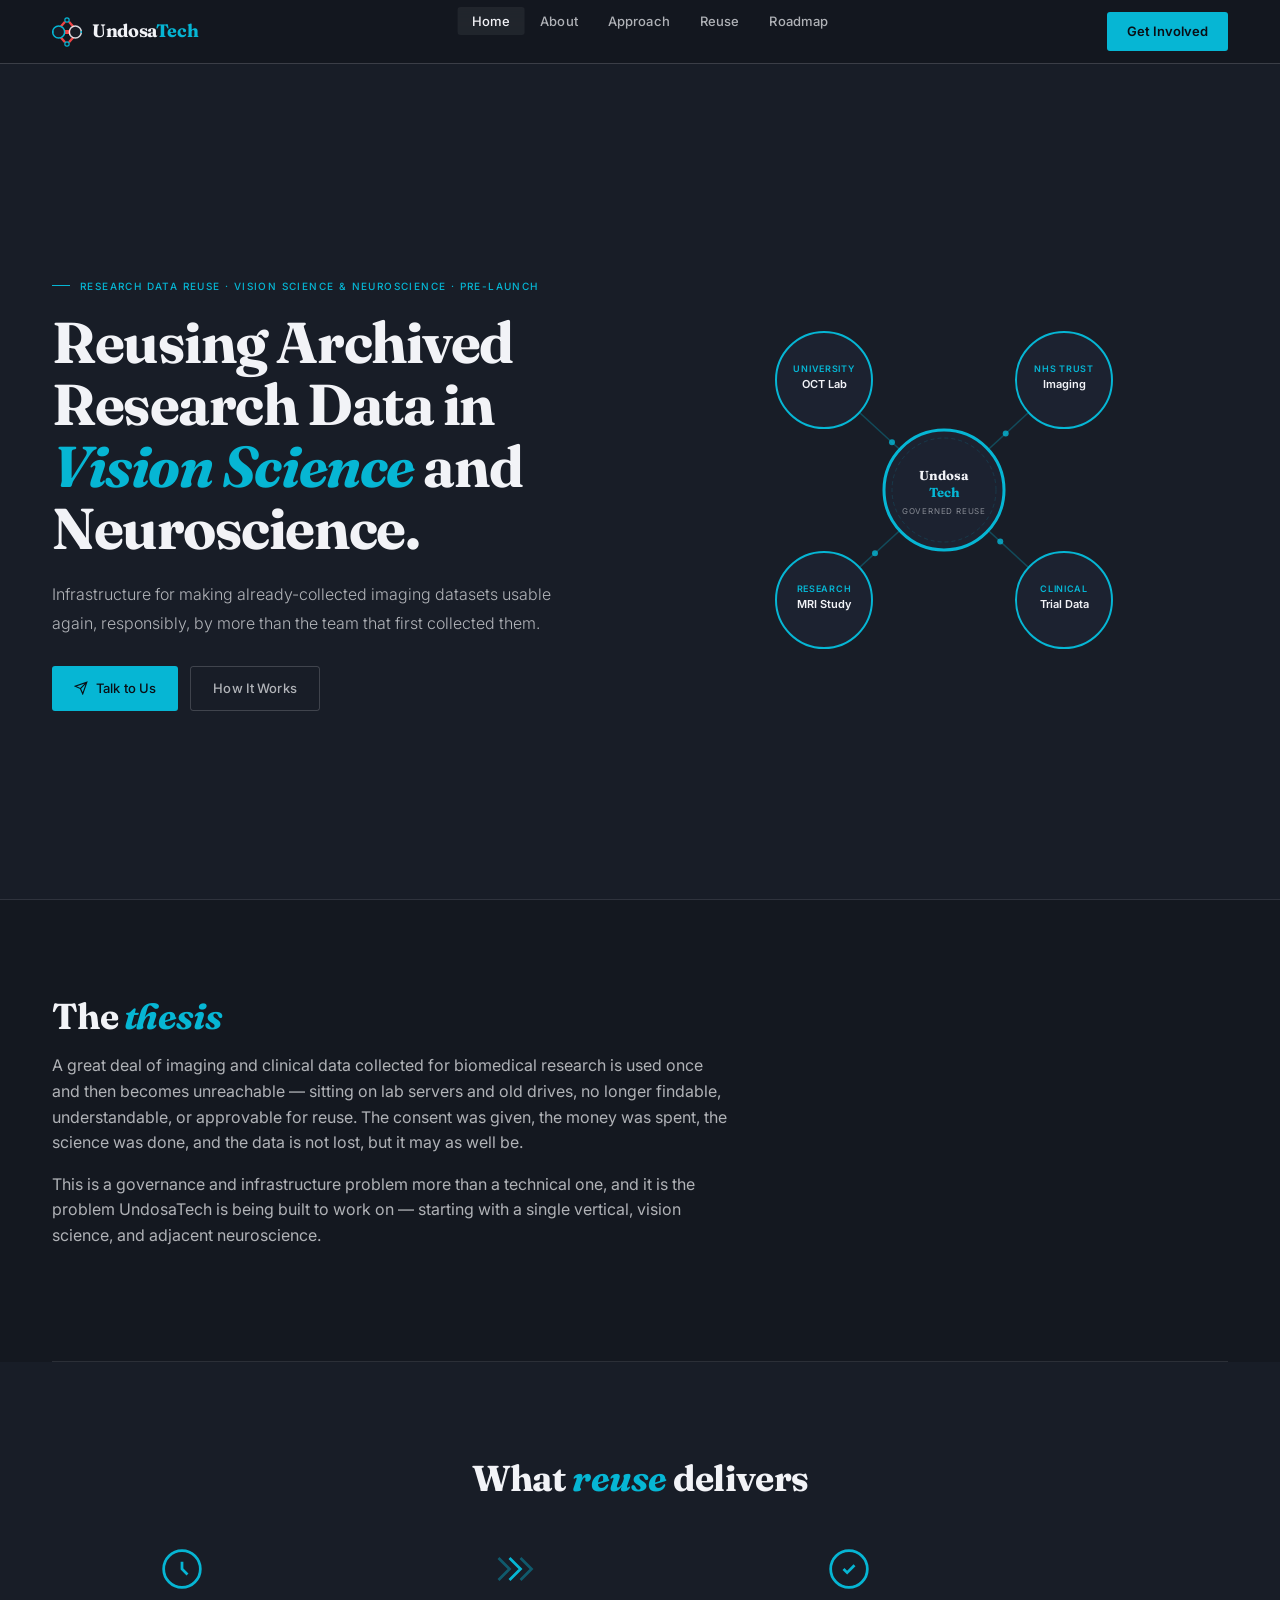
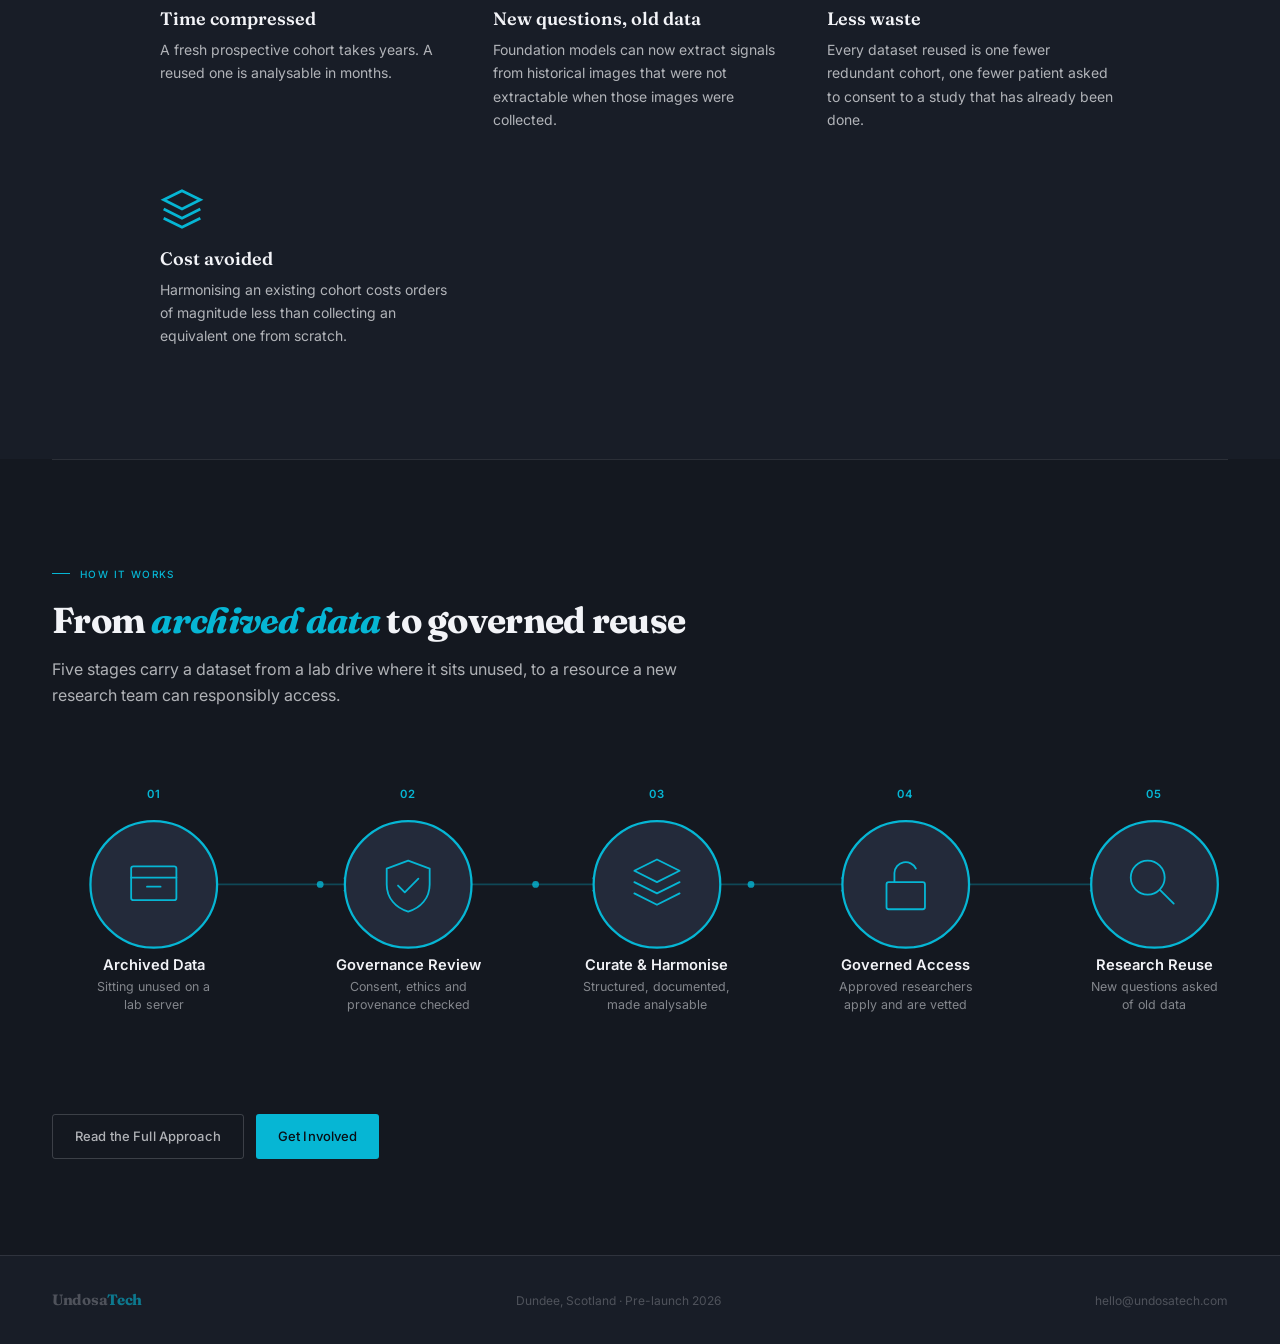
==== index.html @ 7f37fa2c "Replace cohort-card section with workflow diagram, remove status section Swap the illustrative cohor" ====
<!doctype html>
<html lang="en">
<head>
<meta charset="utf-8">
<meta name="viewport" content="width=device-width,initial-scale=1">
<title>UndosaTech — Research Data Reuse for Vision Science & Neuroscience</title>
<meta name="description" content="Infrastructure for reusing archived research data in vision science and neuroscience. Pre-launch, Dundee, Scotland.">
<link rel="icon" type="image/svg+xml" href="/favicon.svg">
<link rel="stylesheet" href="/css/style.css">
</head>
<body>

<nav>
  <a href="/" class="nav-logo">
    <svg width="30" height="30" viewBox="0 0 180 180" xmlns="http://www.w3.org/2000/svg"><rect x="72" y="78" width="36" height="24" fill="#EF4444"/><rect x="68" y="74" width="8" height="32" rx="1" fill="#EF4444"/><rect x="104" y="74" width="8" height="32" rx="1" fill="#EF4444"/><line x1="52" y1="58" x2="78" y2="28" stroke="#EF4444" stroke-width="14"/><line x1="128" y1="58" x2="102" y2="28" stroke="#EF4444" stroke-width="14"/><line x1="52" y1="122" x2="78" y2="152" stroke="#EF4444" stroke-width="14"/><line x1="128" y1="122" x2="102" y2="152" stroke="#EF4444" stroke-width="14"/><circle cx="40" cy="90" r="36" fill="#181d27" stroke="#06B6D4" stroke-width="9"/><circle cx="140" cy="90" r="36" fill="#181d27" stroke="#f2f3f7" stroke-width="9" opacity=".88"/><circle cx="90" cy="18" r="13" fill="#181d27" stroke="#06B6D4" stroke-width="7"/><circle cx="90" cy="162" r="13" fill="#181d27" stroke="#06B6D4" stroke-width="7"/><circle cx="4" cy="90" r="6" fill="#06B6D4"/><circle cx="176" cy="90" r="6" fill="#06B6D4"/></svg>
    <span class="nav-logo-name">Undosa<span>Tech</span></span>
  </a>
  <button class="nav-toggle" aria-expanded="false" aria-controls="nav-links">Menu</button>
  <ul class="nav-links" id="nav-links">
    <li><a href="/" class="active">Home</a></li>
    <li><a href="/about.html">About</a></li>
    <li><a href="/approach.html">Approach</a></li>
    <li><a href="/reuse.html">Reuse</a></li>
    <li><a href="/roadmap.html">Roadmap</a></li>
  </ul>
  <a href="/get-involved.html" class="nav-cta">Get Involved</a>
</nav>

<div class="page">

  <!-- ════ HERO ════ -->
  <section class="hero">
    <div class="hero-content">
      <div class="label">Research Data Reuse · Vision Science & Neuroscience · Pre-Launch</div>
      <h1 class="display">Reusing Archived Research Data in <em>Vision Science</em> and Neuroscience.</h1>
      <p class="lead">Infrastructure for making already-collected imaging datasets usable again, responsibly, by more than the team that first collected them.</p>
      <div style="display:flex;gap:12px;margin-top:28px;flex-wrap:wrap">
        <a href="/get-involved.html" class="btn btn-accent">
          <svg width="14" height="14" fill="none" stroke="currentColor" stroke-width="2" viewBox="0 0 24 24"><path d="M22 2L11 13M22 2L15 22l-4-9-9-4 20-7z"/></svg>
          Talk to Us
        </a>
        <a href="/approach.html" class="btn btn-ghost">How It Works</a>
      </div>
    </div>
    <div class="hero-visual">
      <!-- Node diagram: data flowing from institutions to governed reuse -->
      <svg width="420" height="380" viewBox="0 0 420 380" fill="none" xmlns="http://www.w3.org/2000/svg">
        <!-- Connection lines -->
        <line x1="90" y1="80" x2="210" y2="190" stroke="#06B6D4" stroke-width="1.5" opacity=".3"/>
        <line x1="330" y1="80" x2="210" y2="190" stroke="#06B6D4" stroke-width="1.5" opacity=".3"/>
        <line x1="90" y1="300" x2="210" y2="190" stroke="#06B6D4" stroke-width="1.5" opacity=".3"/>
        <line x1="330" y1="300" x2="210" y2="190" stroke="#06B6D4" stroke-width="1.5" opacity=".3"/>
        <!-- Animated dots on lines -->
        <circle r="3" fill="#06B6D4" opacity=".8"><animateMotion dur="3s" repeatCount="indefinite" path="M90,80 L210,190"/></circle>
        <circle r="3" fill="#06B6D4" opacity=".8"><animateMotion dur="3.5s" repeatCount="indefinite" path="M330,80 L210,190"/></circle>
        <circle r="3" fill="#06B6D4" opacity=".8"><animateMotion dur="4s" repeatCount="indefinite" path="M90,300 L210,190"/></circle>
        <circle r="3" fill="#06B6D4" opacity=".8"><animateMotion dur="3.2s" repeatCount="indefinite" path="M330,300 L210,190"/></circle>
        <!-- Institution nodes -->
        <circle cx="90" cy="80" r="48" fill="#1c2230" stroke="#06B6D4" stroke-width="2"/>
        <text x="90" y="72" text-anchor="middle" fill="#06B6D4" font-size="9" font-weight="600" letter-spacing=".08em">UNIVERSITY</text>
        <text x="90" y="88" text-anchor="middle" fill="#f2f3f7" font-size="11" font-weight="600">OCT Lab</text>
        <circle cx="330" cy="80" r="48" fill="#1c2230" stroke="#06B6D4" stroke-width="2"/>
        <text x="330" y="72" text-anchor="middle" fill="#06B6D4" font-size="9" font-weight="600" letter-spacing=".08em">NHS TRUST</text>
        <text x="330" y="88" text-anchor="middle" fill="#f2f3f7" font-size="11" font-weight="600">Imaging</text>
        <circle cx="90" cy="300" r="48" fill="#1c2230" stroke="#06B6D4" stroke-width="2"/>
        <text x="90" y="292" text-anchor="middle" fill="#06B6D4" font-size="9" font-weight="600" letter-spacing=".08em">RESEARCH</text>
        <text x="90" y="308" text-anchor="middle" fill="#f2f3f7" font-size="11" font-weight="600">MRI Study</text>
        <circle cx="330" cy="300" r="48" fill="#1c2230" stroke="#06B6D4" stroke-width="2"/>
        <text x="330" y="292" text-anchor="middle" fill="#06B6D4" font-size="9" font-weight="600" letter-spacing=".08em">CLINICAL</text>
        <text x="330" y="308" text-anchor="middle" fill="#f2f3f7" font-size="11" font-weight="600">Trial Data</text>
        <!-- Central UndosaTech node -->
        <circle cx="210" cy="190" r="60" fill="#1c2230" stroke="#06B6D4" stroke-width="3"/>
        <circle cx="210" cy="190" r="52" fill="none" stroke="rgba(6,182,212,.15)" stroke-width="1" stroke-dasharray="4 3"/>
        <text x="210" y="180" text-anchor="middle" fill="#f2f3f7" font-size="13" font-weight="700" font-family="'Fraunces',Georgia,serif">Undosa</text>
        <text x="210" y="197" text-anchor="middle" fill="#06B6D4" font-size="13" font-weight="700" font-family="'Fraunces',Georgia,serif">Tech</text>
        <text x="210" y="214" text-anchor="middle" fill="rgba(242,243,247,.5)" font-size="8" letter-spacing=".1em">GOVERNED REUSE</text>
      </svg>
    </div>
  </section>

  <!-- ════ THESIS ════ -->
  <section class="section">
    <div class="section-narrow">
      <h2>The <em>thesis</em></h2>
      <p style="color:var(--white-70)">A great deal of imaging and clinical data collected for biomedical research is used once and then becomes unreachable — sitting on lab servers and old drives, no longer findable, understandable, or approvable for reuse. The consent was given, the money was spent, the science was done, and the data is not lost, but it may as well be.</p>
      <p style="color:var(--white-70)">This is a governance and infrastructure problem more than a technical one, and it is the problem UndosaTech is being built to work on — starting with a single vertical, vision science, and adjacent neuroscience.</p>
    </div>
  </section>

  <hr class="divider">

  <!-- ════ ICON GRID ════ -->
  <section class="section alt">
    <h2 style="text-align:center">What <em>reuse</em> delivers</h2>
    <div class="icon-grid" style="max-width:960px;margin-left:auto;margin-right:auto">
      <div class="icon-item">
        <svg width="44" height="44" fill="none" stroke="currentColor" stroke-width="1.5" viewBox="0 0 24 24"><path d="M12 8v4l3 3"/><circle cx="12" cy="12" r="10"/></svg>
        <h3>Time compressed</h3>
        <p>A fresh prospective cohort takes years. A reused one is analysable in months.</p>
      </div>
      <div class="icon-item">
        <svg width="44" height="44" fill="none" stroke="currentColor" stroke-width="1.5" viewBox="0 0 24 24"><path d="M9 18l6-6-6-6"/><path d="M15 18l6-6-6-6" opacity=".4"/><path d="M3 18l6-6-6-6" opacity=".4"/></svg>
        <h3>New questions, old data</h3>
        <p>Foundation models can now extract signals from historical images that were not extractable when those images were collected.</p>
      </div>
      <div class="icon-item">
        <svg width="44" height="44" fill="none" stroke="currentColor" stroke-width="1.5" viewBox="0 0 24 24"><path d="M12 22c5.523 0 10-4.477 10-10S17.523 2 12 2 2 6.477 2 12s4.477 10 10 10z"/><path d="M9 12l2 2 4-4"/></svg>
        <h3>Less waste</h3>
        <p>Every dataset reused is one fewer redundant cohort, one fewer patient asked to consent to a study that has already been done.</p>
      </div>
      <div class="icon-item">
        <svg width="44" height="44" fill="none" stroke="currentColor" stroke-width="1.5" viewBox="0 0 24 24"><path d="M12 2L2 7l10 5 10-5-10-5z"/><path d="M2 17l10 5 10-5"/><path d="M2 12l10 5 10-5"/></svg>
        <h3>Cost avoided</h3>
        <p>Harmonising an existing cohort costs orders of magnitude less than collecting an equivalent one from scratch.</p>
      </div>
    </div>
  </section>

  <hr class="divider">

  <!-- ════ WORKFLOW DIAGRAM ════ -->
  <section class="section">
    <div class="section-narrow">
      <div class="label">How It Works</div>
      <h2>From <em>archived data</em> to governed reuse</h2>
      <p style="color:var(--white-70)">Five stages carry a dataset from a lab drive where it sits unused, to a resource a new research team can responsibly access.</p>
    </div>
    <div class="diagram-wrapper">
      <svg viewBox="0 0 1040 260" fill="none" xmlns="http://www.w3.org/2000/svg">
        <!-- Connecting lines -->
        <line x1="146" y1="110" x2="264" y2="110" stroke="#06B6D4" stroke-width="1.5" opacity=".3"/>
        <line x1="366" y1="110" x2="484" y2="110" stroke="#06B6D4" stroke-width="1.5" opacity=".3"/>
        <line x1="586" y1="110" x2="704" y2="110" stroke="#06B6D4" stroke-width="1.5" opacity=".3"/>
        <line x1="806" y1="110" x2="924" y2="110" stroke="#06B6D4" stroke-width="1.5" opacity=".3"/>
        <!-- Arrowheads -->
        <path d="M258,104 L266,110 L258,116" stroke="#06B6D4" stroke-width="1.5" opacity=".6"/>
        <path d="M478,104 L486,110 L478,116" stroke="#06B6D4" stroke-width="1.5" opacity=".6"/>
        <path d="M698,104 L706,110 L698,116" stroke="#06B6D4" stroke-width="1.5" opacity=".6"/>
        <path d="M918,104 L926,110 L918,116" stroke="#06B6D4" stroke-width="1.5" opacity=".6"/>
        <!-- Animated flow dots -->
        <circle r="3" fill="#06B6D4" opacity=".8"><animateMotion dur="2.2s" repeatCount="indefinite" path="M146,110 L264,110"/></circle>
        <circle r="3" fill="#06B6D4" opacity=".8"><animateMotion dur="2.2s" begin="0.55s" repeatCount="indefinite" path="M366,110 L484,110"/></circle>
        <circle r="3" fill="#06B6D4" opacity=".8"><animateMotion dur="2.2s" begin="1.1s" repeatCount="indefinite" path="M586,110 L704,110"/></circle>
        <circle r="3" fill="#06B6D4" opacity=".8"><animateMotion dur="2.2s" begin="1.65s" repeatCount="indefinite" path="M806,110 L924,110"/></circle>

        <!-- Step 1: Archived Data -->
        <g>
          <text x="90" y="34" text-anchor="middle" fill="#06B6D4" font-size="10" font-weight="600" letter-spacing=".1em">01</text>
          <circle cx="90" cy="110" r="56" fill="#232a3a" stroke="#06B6D4" stroke-width="2"/>
          <g stroke="#06B6D4" stroke-width="1.6" fill="none" stroke-linecap="round" stroke-linejoin="round">
            <rect x="70" y="94" width="40" height="30" rx="2"/>
            <path d="M70 104h40"/>
            <path d="M84 112h12"/>
          </g>
          <text x="90" y="186" text-anchor="middle" fill="#f2f3f7" font-size="13" font-weight="600">Archived Data</text>
          <text x="90" y="204" text-anchor="middle" fill="rgba(242,243,247,.5)" font-size="11">Sitting unused on a</text>
          <text x="90" y="220" text-anchor="middle" fill="rgba(242,243,247,.5)" font-size="11">lab server</text>
        </g>

        <!-- Step 2: Governance Review -->
        <g>
          <text x="315" y="34" text-anchor="middle" fill="#06B6D4" font-size="10" font-weight="600" letter-spacing=".1em">02</text>
          <circle cx="315" cy="110" r="56" fill="#232a3a" stroke="#06B6D4" stroke-width="2"/>
          <g stroke="#06B6D4" stroke-width="1.6" fill="none" stroke-linecap="round" stroke-linejoin="round">
            <path d="M315 89l19 7v14c0 12-8 21-19 24-11-3-19-12-19-24V96l19-7z"/>
            <path d="M306 111l6 6 12-12"/>
          </g>
          <text x="315" y="186" text-anchor="middle" fill="#f2f3f7" font-size="13" font-weight="600">Governance Review</text>
          <text x="315" y="204" text-anchor="middle" fill="rgba(242,243,247,.5)" font-size="11">Consent, ethics and</text>
          <text x="315" y="220" text-anchor="middle" fill="rgba(242,243,247,.5)" font-size="11">provenance checked</text>
        </g>

        <!-- Step 3: Curate & Harmonise -->
        <g>
          <text x="535" y="34" text-anchor="middle" fill="#06B6D4" font-size="10" font-weight="600" letter-spacing=".1em">03</text>
          <circle cx="535" cy="110" r="56" fill="#232a3a" stroke="#06B6D4" stroke-width="2"/>
          <g stroke="#06B6D4" stroke-width="1.6" fill="none" stroke-linecap="round" stroke-linejoin="round">
            <path d="M535 88l20 10-20 10-20-10 20-10z"/>
            <path d="M515 108l20 10 20-10"/>
            <path d="M515 118l20 10 20-10"/>
          </g>
          <text x="535" y="186" text-anchor="middle" fill="#f2f3f7" font-size="13" font-weight="600">Curate & Harmonise</text>
          <text x="535" y="204" text-anchor="middle" fill="rgba(242,243,247,.5)" font-size="11">Structured, documented,</text>
          <text x="535" y="220" text-anchor="middle" fill="rgba(242,243,247,.5)" font-size="11">made analysable</text>
        </g>

        <!-- Step 4: Governed Access -->
        <g>
          <text x="755" y="34" text-anchor="middle" fill="#06B6D4" font-size="10" font-weight="600" letter-spacing=".1em">04</text>
          <circle cx="755" cy="110" r="56" fill="#232a3a" stroke="#06B6D4" stroke-width="2"/>
          <g stroke="#06B6D4" stroke-width="1.6" fill="none" stroke-linecap="round" stroke-linejoin="round">
            <rect x="738" y="108" width="34" height="24" rx="2"/>
            <path d="M745 108v-8a10 10 0 0 1 19-4"/>
          </g>
          <text x="755" y="186" text-anchor="middle" fill="#f2f3f7" font-size="13" font-weight="600">Governed Access</text>
          <text x="755" y="204" text-anchor="middle" fill="rgba(242,243,247,.5)" font-size="11">Approved researchers</text>
          <text x="755" y="220" text-anchor="middle" fill="rgba(242,243,247,.5)" font-size="11">apply and are vetted</text>
        </g>

        <!-- Step 5: Research Reuse -->
        <g>
          <text x="975" y="34" text-anchor="middle" fill="#06B6D4" font-size="10" font-weight="600" letter-spacing=".1em">05</text>
          <circle cx="975" cy="110" r="56" fill="#232a3a" stroke="#06B6D4" stroke-width="2"/>
          <g stroke="#06B6D4" stroke-width="1.6" fill="none" stroke-linecap="round" stroke-linejoin="round">
            <circle cx="969" cy="104" r="15"/>
            <path d="M980 115l12 12"/>
          </g>
          <text x="975" y="186" text-anchor="middle" fill="#f2f3f7" font-size="13" font-weight="600">Research Reuse</text>
          <text x="975" y="204" text-anchor="middle" fill="rgba(242,243,247,.5)" font-size="11">New questions asked</text>
          <text x="975" y="220" text-anchor="middle" fill="rgba(242,243,247,.5)" font-size="11">of old data</text>
        </g>
      </svg>
    </div>
    <div style="margin-top:40px;display:flex;gap:12px;flex-wrap:wrap">
      <a href="/approach.html" class="btn btn-ghost">Read the Full Approach</a>
      <a href="/get-involved.html" class="btn btn-accent">Get Involved</a>
    </div>
  </section>

</div>

<footer>
  <a href="/" class="footer-logo"><span class="footer-logo-name">Undosa<span>Tech</span></span></a>
  <span class="footer-copy">Dundee, Scotland · Pre-launch 2026</span>
  <a href="mailto:hello@undosatech.com" class="footer-email">hello@undosatech.com</a>
</footer>

<script>
const btn=document.querySelector('.nav-toggle'),links=document.getElementById('nav-links');
btn?.addEventListener('click',()=>{const o=links.classList.toggle('open');btn.setAttribute('aria-expanded',o?'true':'false')});
</script>
</body>
</html>
---- css/style.css ----
@import url('https://fonts.googleapis.com/css2?family=Fraunces:ital,wght@0,400;0,600;0,700;1,400;1,600;1,700&family=Inter:wght@300;400;500;600&display=swap');

*,*::before,*::after{box-sizing:border-box;margin:0;padding:0}

:root{
  --bg:#141820;--bg-2:#181d27;--bg-3:#1c2230;
  --surface:#202736;--card:#232a3a;
  --white:#f2f3f7;
  --white-90:rgba(242,243,247,.90);--white-70:rgba(242,243,247,.70);
  --white-50:rgba(242,243,247,.50);--white-25:rgba(242,243,247,.25);
  --white-12:rgba(242,243,247,.12);--white-06:rgba(242,243,247,.06);
  --accent:#06B6D4;--accent-2:#0891B2;
  --accent-dim:rgba(6,182,212,.10);--accent-mid:rgba(6,182,212,.18);
  --red:#EF4444;
  --rule:rgba(242,243,247,.10);--rule-mid:rgba(242,243,247,.18);
  --font-serif:'Fraunces',Georgia,serif;
  --font-sans:'Inter',system-ui,sans-serif;
  --radius:3px;
}

html{scroll-behavior:smooth}
body{background:var(--bg);color:var(--white);font-family:var(--font-sans);font-size:16px;line-height:1.6;-webkit-font-smoothing:antialiased;overflow-x:hidden}
::selection{background:var(--accent);color:var(--bg)}
img,svg{display:block;max-width:100%}
a{color:var(--accent);text-decoration:none;transition:color .15s}
a:hover{color:#22d3ee}

/* ── NAV ── */
nav{position:fixed;top:0;left:0;right:0;z-index:100;display:flex;align-items:center;justify-content:space-between;padding:0 52px;height:64px;background:rgba(20,24,32,.95);backdrop-filter:blur(16px);border-bottom:1px solid var(--rule-mid)}
.nav-logo{display:flex;align-items:center;gap:10px;text-decoration:none;flex-shrink:0}
.nav-logo-name{font-family:var(--font-serif);font-size:18px;font-weight:700;letter-spacing:-.02em;color:var(--white)}
.nav-logo-name span{color:var(--accent)}
.nav-links{display:flex;list-style:none;gap:2px;position:absolute;left:50%;transform:translateX(-50%)}
.nav-links a{color:var(--white-70);font-size:13px;font-weight:500;text-decoration:none;padding:6px 14px;border-radius:var(--radius);letter-spacing:.01em;transition:color .15s,background .15s}
.nav-links a:hover,.nav-links a.active{color:var(--white);background:var(--white-06)}
.nav-cta{display:inline-flex;align-items:center;gap:7px;background:var(--accent);color:#0a0e15;font-size:13px;font-weight:600;padding:9px 20px;border-radius:var(--radius);text-decoration:none;transition:background .15s,transform .1s;flex-shrink:0}
.nav-cta:hover{background:#22d3ee;color:#0a0e15;transform:translateY(-1px)}
.nav-toggle{display:none;background:none;border:1px solid var(--rule-mid);padding:6px 14px;font-size:12px;font-weight:500;color:var(--white-70);cursor:pointer;border-radius:var(--radius)}

/* ── PAGE ── */
.page{padding-top:64px}

/* ── HERO ── */
.hero{display:grid;grid-template-columns:1fr 1fr;gap:40px;align-items:center;padding:96px 52px 80px;background:var(--bg-2);border-bottom:1px solid var(--rule);min-height:calc(100vh - 64px);position:relative;overflow:hidden}
.hero-content{max-width:600px}
.hero-visual{display:flex;align-items:center;justify-content:center}

/* ── PAGE HERO (inner pages) ── */
.page-hero{padding:96px 52px 72px;background:var(--bg-2);border-bottom:1px solid var(--rule);position:relative;overflow:hidden}
.page-hero h1{font-family:var(--font-serif);font-size:clamp(36px,5vw,60px);font-weight:700;line-height:1.08;letter-spacing:-.025em;color:var(--white);max-width:720px;margin-bottom:20px}
.page-hero h1 em{font-style:italic;color:var(--accent)}
.page-hero-sub{font-size:16px;font-weight:300;color:var(--white-70);max-width:500px;line-height:1.8}

/* ── LABEL ── */
.label{display:inline-flex;align-items:center;gap:10px;font-size:10px;font-weight:500;letter-spacing:.14em;text-transform:uppercase;color:var(--accent);margin-bottom:18px}
.label::before{content:'';width:18px;height:1px;background:var(--accent)}

/* ── TYPOGRAPHY ── */
.display{font-family:var(--font-serif);font-size:clamp(36px,4.5vw,60px);font-weight:700;line-height:1.08;letter-spacing:-.025em;color:var(--white);margin-bottom:20px}
.display em{font-style:italic;color:var(--accent)}
.lead{font-size:16px;font-weight:300;color:var(--white-70);max-width:520px;line-height:1.8}
h2{font-family:var(--font-serif);font-size:clamp(24px,3vw,36px);font-weight:700;line-height:1.15;letter-spacing:-.02em;color:var(--white);margin-bottom:16px}
h2 em{font-style:italic;color:var(--accent)}
h3{font-family:var(--font-serif);font-size:20px;font-weight:600;line-height:1.3;color:var(--white);margin-bottom:8px}
p{margin-bottom:16px}
ul,ol{padding-left:1.25em;margin-bottom:16px}
li{margin-bottom:6px;color:var(--white-70)}
li strong{color:var(--white)}

/* ── SECTIONS ── */
.section{padding:96px 52px}
.section.alt{background:var(--bg-2)}
.section.dark{background:var(--bg-3)}
.section-narrow{max-width:680px}
.section-wide{max-width:1080px}
hr.divider{border:none;border-top:1px solid var(--rule);margin:0 52px}

/* ── BUTTONS ── */
.btn{display:inline-flex;align-items:center;gap:8px;font-family:var(--font-sans);font-size:13px;font-weight:500;padding:11px 22px;border-radius:var(--radius);text-decoration:none;cursor:pointer;border:none;letter-spacing:.01em;transition:all .15s}
.btn-accent{background:var(--accent);color:#0a0e15}
.btn-accent:hover{background:#22d3ee;color:#0a0e15;transform:translateY(-1px)}
.btn-ghost{background:transparent;color:var(--white-70);border:1px solid var(--rule-mid)}
.btn-ghost:hover{color:var(--white);border-color:var(--white-50);transform:translateY(-1px)}

/* ── CARDS ── */
.card{background:var(--card);border:1px solid var(--rule);border-radius:var(--radius);padding:32px}
.card-accent{background:var(--accent-dim);border:1px solid rgba(6,182,212,.25);border-radius:var(--radius);padding:32px}

/* ── ICON GRID (IDHea style) ── */
.icon-grid{display:grid;grid-template-columns:repeat(auto-fit,minmax(220px,1fr));gap:40px;margin-top:48px}
.icon-item{text-align:left}
.icon-item svg{margin-bottom:16px;color:var(--accent)}
.icon-item h3{font-size:18px;margin-bottom:8px}
.icon-item p{font-size:14px;color:var(--white-70);line-height:1.65}

/* ── FEATURE GRID (two-col) ── */
.feat-grid{display:grid;grid-template-columns:1fr 1fr;gap:48px;align-items:center;margin-top:40px}
.feat-grid.reverse{direction:rtl}
.feat-grid.reverse>*{direction:ltr}
.feat-text h3{margin-bottom:12px}
.feat-text p{color:var(--white-70);font-size:15px;line-height:1.7}
.feat-visual{display:flex;align-items:center;justify-content:center}

/* ── STATUS PANEL ── */
.status{background:var(--accent-dim);border:1px solid rgba(6,182,212,.25);border-radius:var(--radius);padding:28px 32px;margin-top:40px}
.status h3{color:var(--accent);font-size:16px;margin-bottom:8px}
.status p{color:var(--white-70);font-size:14px;margin:0;line-height:1.7}

/* ── COHORT CARD (signature element) ── */
.cohort-card{background:var(--card);border:1px solid var(--rule);border-radius:var(--radius);padding:28px 28px 24px;max-width:460px;position:relative}
.cohort-corner{position:absolute;top:0;right:0;padding:6px 12px;font-size:10px;font-weight:500;letter-spacing:.1em;text-transform:uppercase;color:var(--accent);border-left:1px solid var(--rule);border-bottom:1px solid var(--rule);background:var(--accent-dim);border-radius:0 var(--radius) 0 var(--radius)}
.cohort-label{font-size:10px;font-weight:500;letter-spacing:.12em;text-transform:uppercase;color:var(--white-50);margin-bottom:10px}
.cohort-card h3{font-family:var(--font-serif);font-size:20px;font-weight:600;margin-bottom:10px}
.cohort-card>p{color:var(--white-70);font-size:14px;line-height:1.65;margin-bottom:16px}
.cohort-meta{display:flex;gap:24px;padding-top:14px;border-top:1px solid var(--rule);flex-wrap:wrap}
.cohort-meta>div{font-size:11px;letter-spacing:.04em;color:var(--white-50)}
.cohort-meta span{color:var(--white)}
.cohort-note{font-style:italic;font-size:13px;color:var(--white-50);margin-top:14px;padding-top:12px;border-top:1px dashed var(--rule)}

/* ── WORKFLOW DIAGRAM ── */
.diagram-wrapper{display:flex;align-items:center;justify-content:center;padding:20px 0;margin-top:32px;overflow-x:auto}
.diagram-wrapper svg{max-width:100%;height:auto}
@media(max-width:900px){
  .diagram-wrapper{justify-content:flex-start}
  .diagram-wrapper svg{max-width:none;width:760px;flex-shrink:0}
}

/* ── TIMELINE ── */
.timeline{margin-top:40px}
.tl-phase{display:grid;grid-template-columns:160px 1fr;gap:40px;padding:32px 0;border-bottom:1px solid var(--rule)}
.tl-phase:last-child{border-bottom:none}
.tl-label{font-size:10px;font-weight:500;letter-spacing:.12em;text-transform:uppercase;color:var(--accent)}
.tl-label strong{display:block;font-family:var(--font-serif);font-weight:600;color:var(--white);font-size:16px;text-transform:none;letter-spacing:0;margin-top:4px}
.tl-body h3{font-size:18px;margin-bottom:8px}
.tl-body p{color:var(--white-70);font-size:15px;line-height:1.7}
.tl-body ul{margin-top:8px}
.tl-body li{font-size:14px}

/* ── CONTACT BLOCK ── */
.contact-block{background:var(--card);border:1px solid var(--rule);border-radius:var(--radius);padding:28px 32px;margin-bottom:20px}
.contact-block .label{margin-bottom:10px}
.contact-block h3{margin-bottom:10px}
.contact-block p{color:var(--white-70);font-size:15px;line-height:1.7;margin:0}
.email-link{display:inline-block;margin-top:20px;font-size:15px;font-weight:500;color:var(--accent);padding:10px 20px;border:1px solid rgba(6,182,212,.3);border-radius:var(--radius);background:var(--accent-dim);transition:all .15s}
.email-link:hover{background:rgba(6,182,212,.18);border-color:var(--accent);color:#22d3ee}

/* ── SOURCES ── */
.sources{margin-top:40px;padding-top:24px;border-top:1px solid var(--rule)}
.sources h3{font-size:14px;color:var(--white-50);margin-bottom:12px;text-transform:uppercase;letter-spacing:.1em}
.sources ul{list-style:none;padding:0}
.sources li{font-size:13px;color:var(--white-50);margin-bottom:8px;padding-left:16px;position:relative}
.sources li::before{content:'↗';position:absolute;left:0;color:var(--accent);font-size:11px}

/* ── FOOTER ── */
footer{padding:32px 52px;background:var(--bg-2);border-top:1px solid var(--rule);display:flex;align-items:center;justify-content:space-between;flex-wrap:wrap;gap:14px}
.footer-logo{display:flex;align-items:center;gap:8px;text-decoration:none}
.footer-logo-name{font-family:var(--font-serif);font-size:15px;font-weight:700;letter-spacing:-.02em;color:var(--white-25)}
.footer-logo-name span{color:var(--accent);opacity:.6}
.footer-copy{font-size:12px;color:var(--white-25)}
.footer-email{font-size:12px;color:var(--white-25);text-decoration:none}
.footer-email:hover{color:var(--accent)}

/* ── RESPONSIVE ── */
@media(max-width:900px){
  .hero{grid-template-columns:1fr;min-height:auto}
  .hero-visual{display:none}
  .feat-grid,.feat-grid.reverse{grid-template-columns:1fr}
  .icon-grid{grid-template-columns:1fr 1fr}
}
@media(max-width:768px){
  nav{padding:0 20px}
  .nav-links{display:none;position:absolute;top:64px;left:0;right:0;flex-direction:column;background:rgba(20,24,32,.98);border-bottom:1px solid var(--rule-mid);padding:12px 20px;gap:0}
  .nav-links.open{display:flex}
  .nav-links a{padding:12px 0;border-bottom:1px solid var(--rule)}
  .nav-toggle{display:block}
  .section{padding:64px 20px}
  .page-hero{padding:64px 20px 48px}
  .hero{padding:64px 20px}
  hr.divider{margin:0 20px}
  footer{padding:28px 20px}
  .tl-phase{grid-template-columns:1fr;gap:8px}
  .icon-grid{grid-template-columns:1fr}
  .feat-grid .feat-visual{display:none}
}

::-webkit-scrollbar{width:3px}
::-webkit-scrollbar-track{background:var(--bg)}
::-webkit-scrollbar-thumb{background:var(--rule-mid)}
:focus-visible{outline:2px solid var(--accent);outline-offset:3px}
@media(prefers-reduced-motion:reduce){*{transition:none!important;animation:none!important}}
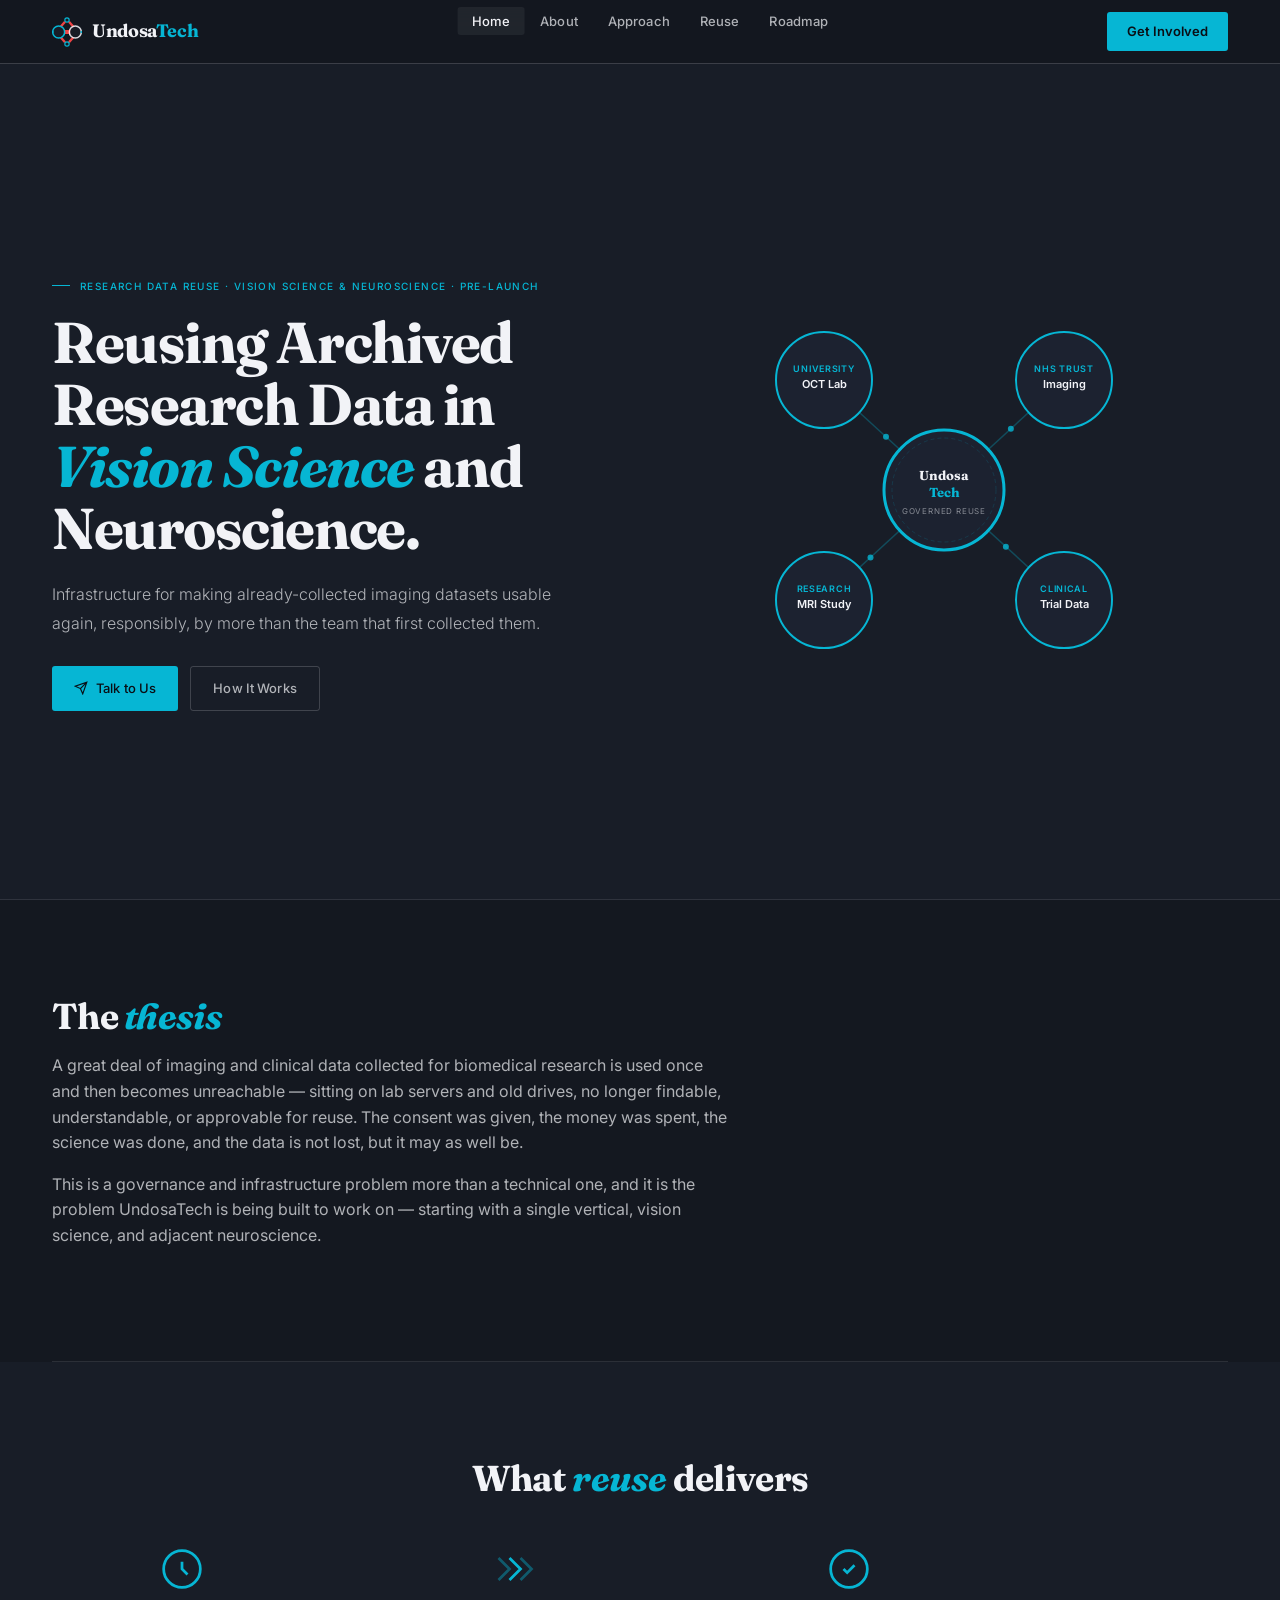
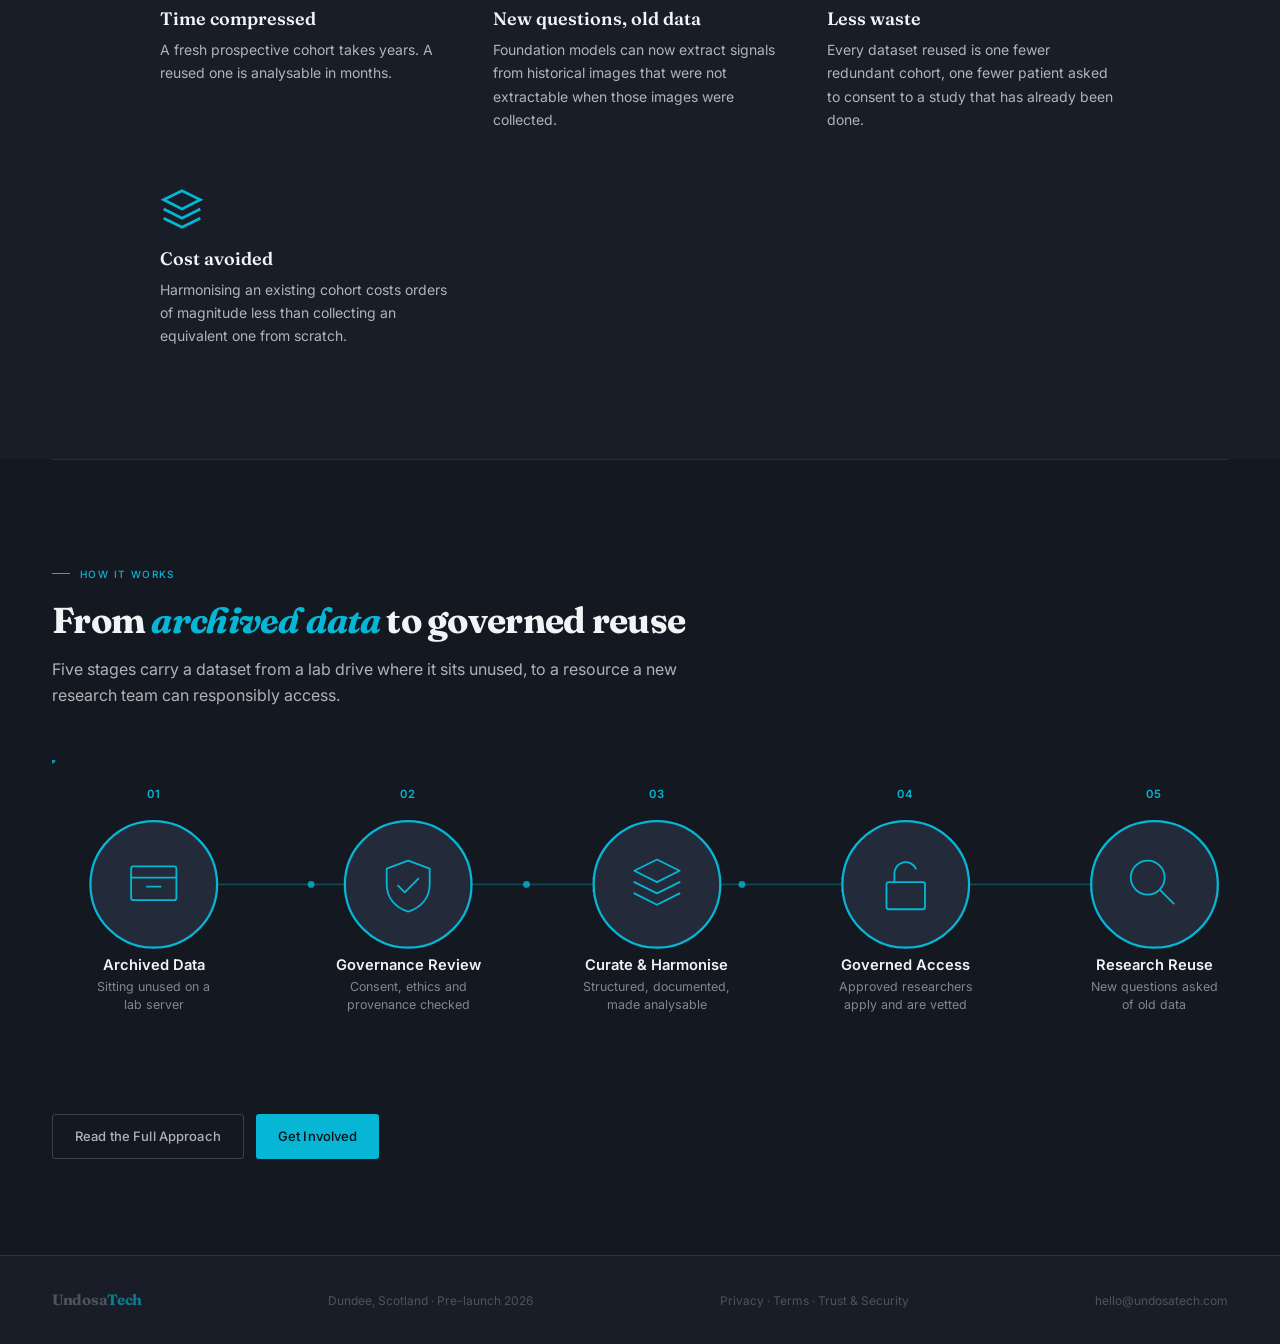
==== commit 012ff682: "Phase 0 governance hygiene: privacy notice, terms, Trust & Security page - privacy.html: UK GDPR not" ====
--- a/index.html
+++ b/index.html
@@ -222,6 +222,7 @@
 <footer>
   <a href="/" class="footer-logo"><span class="footer-logo-name">Undosa<span>Tech</span></span></a>
   <span class="footer-copy">Dundee, Scotland · Pre-launch 2026</span>
+  <span class="footer-legal"><a href="/privacy.html">Privacy</a> · <a href="/terms.html">Terms</a> · <a href="/trust.html">Trust &amp; Security</a></span>
   <a href="mailto:hello@undosatech.com" class="footer-email">hello@undosatech.com</a>
 </footer>
 
--- a/css/style.css
+++ b/css/style.css
@@ -188,3 +188,7 @@
 ::-webkit-scrollbar-thumb{background:var(--rule-mid)}
 :focus-visible{outline:2px solid var(--accent);outline-offset:3px}
 @media(prefers-reduced-motion:reduce){*{transition:none!important;animation:none!important}}
+
+.footer-legal{font-size:12px;color:var(--white-25)}
+.footer-legal a{color:var(--white-25);text-decoration:none}
+.footer-legal a:hover{color:var(--accent)}
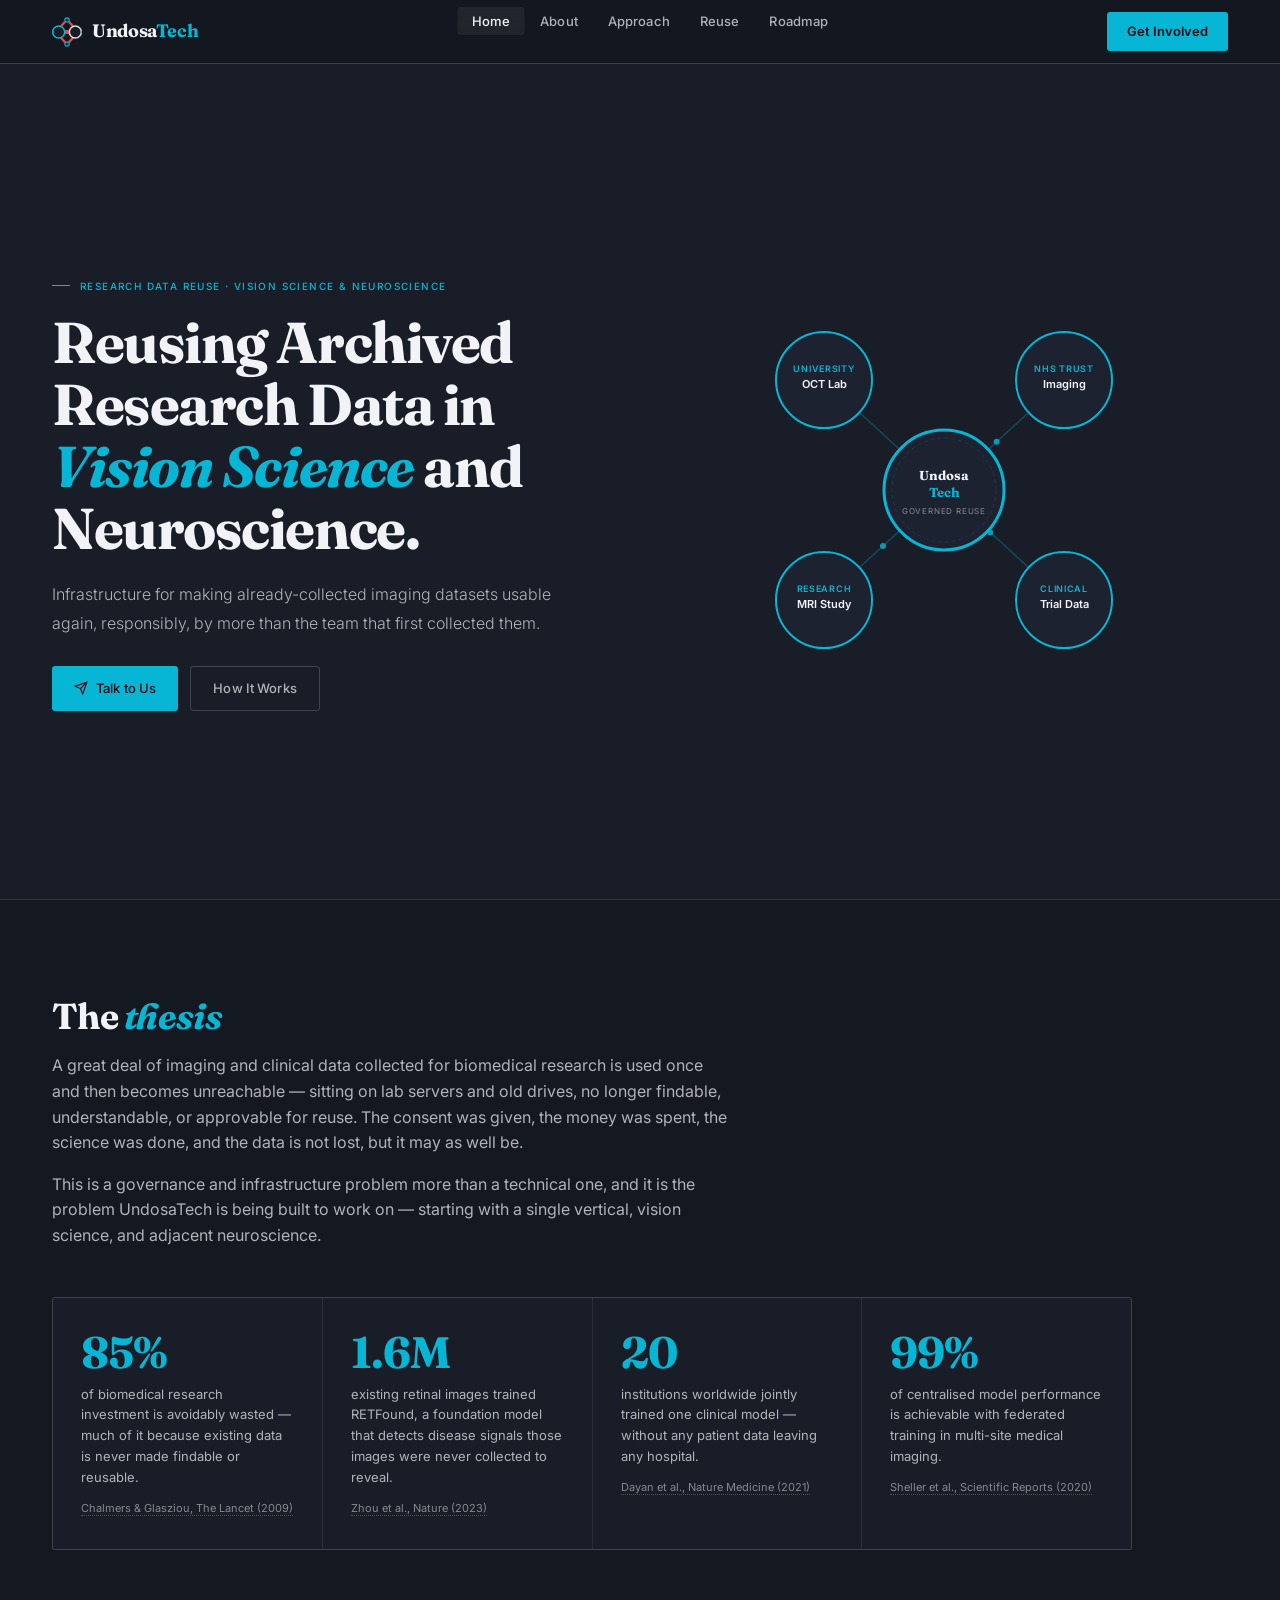
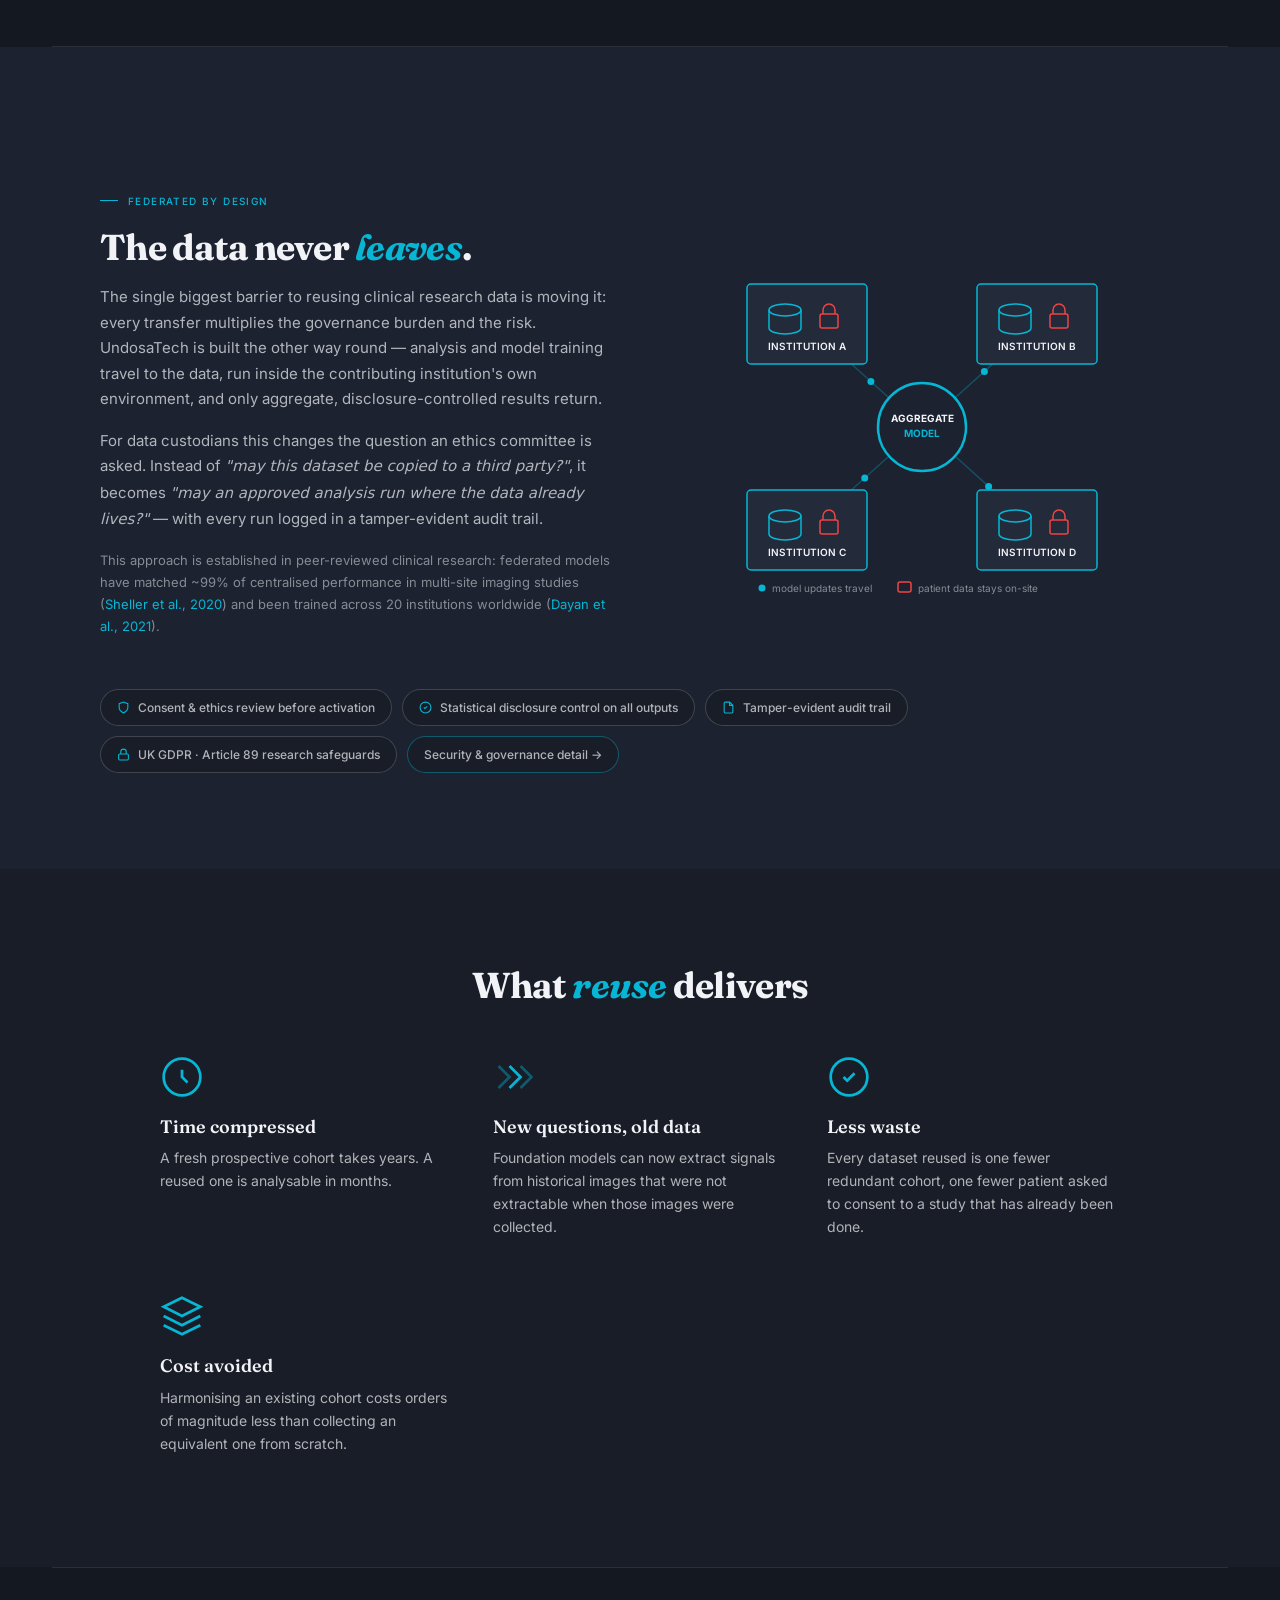
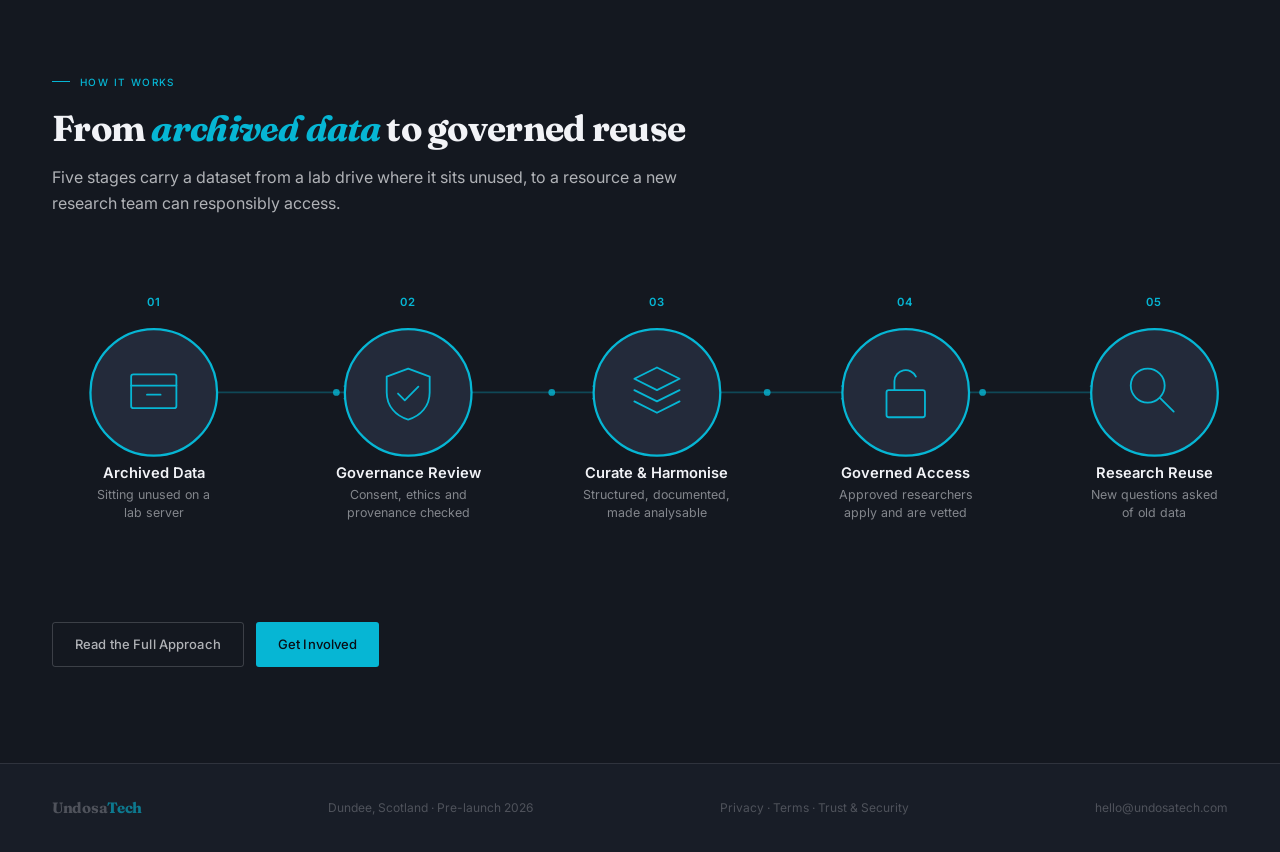
==== commit 339eaf36: "Professional redesign pass: evidence-linked claims, federated learning as strength - homepage: evide" ====
--- a/index.html
+++ b/index.html
@@ -4,7 +4,7 @@
 <meta charset="utf-8">
 <meta name="viewport" content="width=device-width,initial-scale=1">
 <title>UndosaTech — Research Data Reuse for Vision Science & Neuroscience</title>
-<meta name="description" content="Infrastructure for reusing archived research data in vision science and neuroscience. Pre-launch, Dundee, Scotland.">
+<meta name="description" content="Governed reuse of archived research data in vision science and neuroscience. Federated analysis, disclosure control, and auditable access — data never leaves the institution. Dundee, Scotland.">
 <link rel="icon" type="image/svg+xml" href="/favicon.svg">
 <link rel="stylesheet" href="/css/style.css">
 </head>
@@ -31,7 +31,7 @@
   <!-- ════ HERO ════ -->
   <section class="hero">
     <div class="hero-content">
-      <div class="label">Research Data Reuse · Vision Science & Neuroscience · Pre-Launch</div>
+      <div class="label">Research Data Reuse · Vision Science & Neuroscience</div>
       <h1 class="display">Reusing Archived Research Data in <em>Vision Science</em> and Neuroscience.</h1>
       <p class="lead">Infrastructure for making already-collected imaging datasets usable again, responsibly, by more than the team that first collected them.</p>
       <div style="display:flex;gap:12px;margin-top:28px;flex-wrap:wrap">
@@ -85,9 +85,113 @@
       <p style="color:var(--white-70)">A great deal of imaging and clinical data collected for biomedical research is used once and then becomes unreachable — sitting on lab servers and old drives, no longer findable, understandable, or approvable for reuse. The consent was given, the money was spent, the science was done, and the data is not lost, but it may as well be.</p>
       <p style="color:var(--white-70)">This is a governance and infrastructure problem more than a technical one, and it is the problem UndosaTech is being built to work on — starting with a single vertical, vision science, and adjacent neuroscience.</p>
     </div>
+
+    <!-- Evidence band — every figure links to its primary source -->
+    <div class="stats" style="max-width:1080px">
+      <div class="stat">
+        <div class="stat-num">85%</div>
+        <div class="stat-desc">of biomedical research investment is avoidably wasted — much of it because existing data is never made findable or reusable.</div>
+        <div class="stat-src"><a href="https://doi.org/10.1016/S0140-6736(09)60329-9" rel="noopener">Chalmers &amp; Glasziou, The Lancet (2009)</a></div>
+      </div>
+      <div class="stat">
+        <div class="stat-num">1.6M</div>
+        <div class="stat-desc">existing retinal images trained RETFound, a foundation model that detects disease signals those images were never collected to reveal.</div>
+        <div class="stat-src"><a href="https://doi.org/10.1038/s41586-023-06555-x" rel="noopener">Zhou et al., Nature (2023)</a></div>
+      </div>
+      <div class="stat">
+        <div class="stat-num">20</div>
+        <div class="stat-desc">institutions worldwide jointly trained one clinical model — without any patient data leaving any hospital.</div>
+        <div class="stat-src"><a href="https://doi.org/10.1038/s41591-021-01506-3" rel="noopener">Dayan et al., Nature Medicine (2021)</a></div>
+      </div>
+      <div class="stat">
+        <div class="stat-num">99%</div>
+        <div class="stat-desc">of centralised model performance is achievable with federated training in multi-site medical imaging.</div>
+        <div class="stat-src"><a href="https://doi.org/10.1038/s41598-020-69250-1" rel="noopener">Sheller et al., Scientific Reports (2020)</a></div>
+      </div>
+    </div>
   </section>
 
   <hr class="divider">
+
+  <!-- ════ FEDERATED ════ -->
+  <section class="section dark">
+    <div class="section-wide" style="margin-left:auto;margin-right:auto">
+      <div class="feat-grid">
+        <div class="feat-text">
+          <div class="label">Federated by Design</div>
+          <h2>The data never <em>leaves</em>.</h2>
+          <p>The single biggest barrier to reusing clinical research data is moving it: every transfer multiplies the governance burden and the risk. UndosaTech is built the other way round — analysis and model training travel to the data, run inside the contributing institution's own environment, and only aggregate, disclosure-controlled results return.</p>
+          <p>For data custodians this changes the question an ethics committee is asked. Instead of <em>"may this dataset be copied to a third party?"</em>, it becomes <em>"may an approved analysis run where the data already lives?"</em> — with every run logged in a tamper-evident audit trail.</p>
+          <p style="font-size:13px;color:var(--white-50)">This approach is established in peer-reviewed clinical research: federated models have matched ~99% of centralised performance in multi-site imaging studies (<a href="https://doi.org/10.1038/s41598-020-69250-1" rel="noopener">Sheller et al., 2020</a>) and been trained across 20 institutions worldwide (<a href="https://doi.org/10.1038/s41591-021-01506-3" rel="noopener">Dayan et al., 2021</a>).</p>
+        </div>
+        <div class="feat-visual">
+          <svg width="440" height="360" viewBox="0 0 440 360" fill="none" xmlns="http://www.w3.org/2000/svg" role="img" aria-label="Federated learning: data stays at each institution, only model updates travel">
+            <!-- links -->
+            <line x1="105" y1="86" x2="196" y2="168" stroke="#06B6D4" stroke-width="1.5" opacity=".3"/>
+            <line x1="335" y1="86" x2="244" y2="168" stroke="#06B6D4" stroke-width="1.5" opacity=".3"/>
+            <line x1="105" y1="292" x2="196" y2="210" stroke="#06B6D4" stroke-width="1.5" opacity=".3"/>
+            <line x1="335" y1="292" x2="244" y2="210" stroke="#06B6D4" stroke-width="1.5" opacity=".3"/>
+            <!-- update packets travelling inward -->
+            <circle r="3.5" fill="#06B6D4"><animateMotion dur="2.8s" repeatCount="indefinite" path="M105,86 L196,168"/></circle>
+            <circle r="3.5" fill="#06B6D4"><animateMotion dur="3.4s" repeatCount="indefinite" path="M335,86 L244,168"/></circle>
+            <circle r="3.5" fill="#06B6D4"><animateMotion dur="3.1s" repeatCount="indefinite" path="M105,292 L196,210"/></circle>
+            <circle r="3.5" fill="#06B6D4"><animateMotion dur="3.7s" repeatCount="indefinite" path="M335,292 L244,210"/></circle>
+            <!-- institution nodes: DB + lock = data stays -->
+            <g>
+              <rect x="45" y="46" width="120" height="80" rx="4" fill="#232a3a" stroke="#06B6D4" stroke-width="1.5"/>
+              <ellipse cx="83" cy="72" rx="16" ry="6" stroke="#06B6D4" stroke-width="1.5" fill="none"/>
+              <path d="M67 72v18c0 3.3 7.2 6 16 6s16-2.7 16-6V72" stroke="#06B6D4" stroke-width="1.5" fill="none"/>
+              <rect x="118" y="76" width="18" height="14" rx="2" stroke="#EF4444" stroke-width="1.5" fill="none"/>
+              <path d="M121 76v-4a6 6 0 0 1 12 0v4" stroke="#EF4444" stroke-width="1.5" fill="none"/>
+              <text x="105" y="112" text-anchor="middle" fill="#f2f3f7" font-size="10" font-weight="600">INSTITUTION A</text>
+            </g>
+            <g>
+              <rect x="275" y="46" width="120" height="80" rx="4" fill="#232a3a" stroke="#06B6D4" stroke-width="1.5"/>
+              <ellipse cx="313" cy="72" rx="16" ry="6" stroke="#06B6D4" stroke-width="1.5" fill="none"/>
+              <path d="M297 72v18c0 3.3 7.2 6 16 6s16-2.7 16-6V72" stroke="#06B6D4" stroke-width="1.5" fill="none"/>
+              <rect x="348" y="76" width="18" height="14" rx="2" stroke="#EF4444" stroke-width="1.5" fill="none"/>
+              <path d="M351 76v-4a6 6 0 0 1 12 0v4" stroke="#EF4444" stroke-width="1.5" fill="none"/>
+              <text x="335" y="112" text-anchor="middle" fill="#f2f3f7" font-size="10" font-weight="600">INSTITUTION B</text>
+            </g>
+            <g>
+              <rect x="45" y="252" width="120" height="80" rx="4" fill="#232a3a" stroke="#06B6D4" stroke-width="1.5"/>
+              <ellipse cx="83" cy="278" rx="16" ry="6" stroke="#06B6D4" stroke-width="1.5" fill="none"/>
+              <path d="M67 278v18c0 3.3 7.2 6 16 6s16-2.7 16-6v-18" stroke="#06B6D4" stroke-width="1.5" fill="none"/>
+              <rect x="118" y="282" width="18" height="14" rx="2" stroke="#EF4444" stroke-width="1.5" fill="none"/>
+              <path d="M121 282v-4a6 6 0 0 1 12 0v4" stroke="#EF4444" stroke-width="1.5" fill="none"/>
+              <text x="105" y="318" text-anchor="middle" fill="#f2f3f7" font-size="10" font-weight="600">INSTITUTION C</text>
+            </g>
+            <g>
+              <rect x="275" y="252" width="120" height="80" rx="4" fill="#232a3a" stroke="#06B6D4" stroke-width="1.5"/>
+              <ellipse cx="313" cy="278" rx="16" ry="6" stroke="#06B6D4" stroke-width="1.5" fill="none"/>
+              <path d="M297 278v18c0 3.3 7.2 6 16 6s16-2.7 16-6v-18" stroke="#06B6D4" stroke-width="1.5" fill="none"/>
+              <rect x="348" y="282" width="18" height="14" rx="2" stroke="#EF4444" stroke-width="1.5" fill="none"/>
+              <path d="M351 282v-4a6 6 0 0 1 12 0v4" stroke="#EF4444" stroke-width="1.5" fill="none"/>
+              <text x="335" y="318" text-anchor="middle" fill="#f2f3f7" font-size="10" font-weight="600">INSTITUTION D</text>
+            </g>
+            <!-- central aggregator -->
+            <circle cx="220" cy="189" r="44" fill="#1c2230" stroke="#06B6D4" stroke-width="2.5"/>
+            <text x="220" y="184" text-anchor="middle" fill="#f2f3f7" font-size="10" font-weight="700">AGGREGATE</text>
+            <text x="220" y="199" text-anchor="middle" fill="#06B6D4" font-size="10" font-weight="700">MODEL</text>
+            <!-- legend -->
+            <g font-size="10" fill="rgba(242,243,247,.5)">
+              <circle cx="60" cy="350" r="3.5" fill="#06B6D4"/>
+              <text x="70" y="354" fill="rgba(242,243,247,.5)">model updates travel</text>
+              <rect x="196" y="344" width="13" height="10" rx="2" stroke="#EF4444" stroke-width="1.5" fill="none"/>
+              <text x="216" y="354" fill="rgba(242,243,247,.5)">patient data stays on-site</text>
+            </g>
+          </svg>
+        </div>
+      </div>
+      <div class="gov-strip">
+        <span class="gov-pill"><svg width="13" height="13" fill="none" stroke="currentColor" stroke-width="2" viewBox="0 0 24 24"><path d="M12 22s8-4 8-10V5l-8-3-8 3v7c0 6 8 10 8 10z"/></svg>Consent &amp; ethics review before activation</span>
+        <span class="gov-pill"><svg width="13" height="13" fill="none" stroke="currentColor" stroke-width="2" viewBox="0 0 24 24"><path d="M9 12l2 2 4-4"/><circle cx="12" cy="12" r="10"/></svg>Statistical disclosure control on all outputs</span>
+        <span class="gov-pill"><svg width="13" height="13" fill="none" stroke="currentColor" stroke-width="2" viewBox="0 0 24 24"><path d="M14 2H6a2 2 0 0 0-2 2v16a2 2 0 0 0 2 2h12a2 2 0 0 0 2-2V8z"/><path d="M14 2v6h6"/></svg>Tamper-evident audit trail</span>
+        <span class="gov-pill"><svg width="13" height="13" fill="none" stroke="currentColor" stroke-width="2" viewBox="0 0 24 24"><rect x="3" y="11" width="18" height="11" rx="2"/><path d="M7 11V7a5 5 0 0 1 10 0v4"/></svg>UK GDPR · Article 89 research safeguards</span>
+        <a class="gov-pill" href="/trust.html" style="border-color:rgba(6,182,212,.4)">Security &amp; governance detail →</a>
+      </div>
+    </div>
+  </section>
 
   <!-- ════ ICON GRID ════ -->
   <section class="section alt">
--- a/css/style.css
+++ b/css/style.css
@@ -192,3 +192,21 @@
 .footer-legal{font-size:12px;color:var(--white-25)}
 .footer-legal a{color:var(--white-25);text-decoration:none}
 .footer-legal a:hover{color:var(--accent)}
+
+/* ── EVIDENCE STAT BAND ── */
+.stats{display:grid;grid-template-columns:repeat(auto-fit,minmax(210px,1fr));gap:1px;background:var(--rule);border:1px solid var(--rule);border-radius:var(--radius);overflow:hidden;margin-top:48px}
+.stat{background:var(--bg-2);padding:32px 28px}
+.stat-num{font-family:var(--font-serif);font-size:44px;font-weight:700;line-height:1;color:var(--accent);margin-bottom:10px;letter-spacing:-.02em}
+.stat-desc{font-size:13px;color:var(--white-70);line-height:1.6;margin-bottom:12px}
+.stat-src{font-size:11px;color:var(--white-50)}
+.stat-src a{color:var(--white-50);border-bottom:1px dotted var(--white-25)}
+.stat-src a:hover{color:var(--accent);border-color:var(--accent)}
+
+/* ── GOVERNANCE STRIP ── */
+.gov-strip{display:flex;flex-wrap:wrap;gap:10px;margin-top:36px}
+.gov-pill{display:inline-flex;align-items:center;gap:8px;font-size:12px;font-weight:500;color:var(--white-70);border:1px solid var(--rule-mid);border-radius:99px;padding:8px 16px;background:var(--bg-2)}
+.gov-pill svg{color:var(--accent);flex-shrink:0}
+
+/* ── LINKED SOURCES ── */
+.sources li a{color:var(--white-50);border-bottom:1px dotted var(--white-25)}
+.sources li a:hover{color:var(--accent);border-color:var(--accent)}
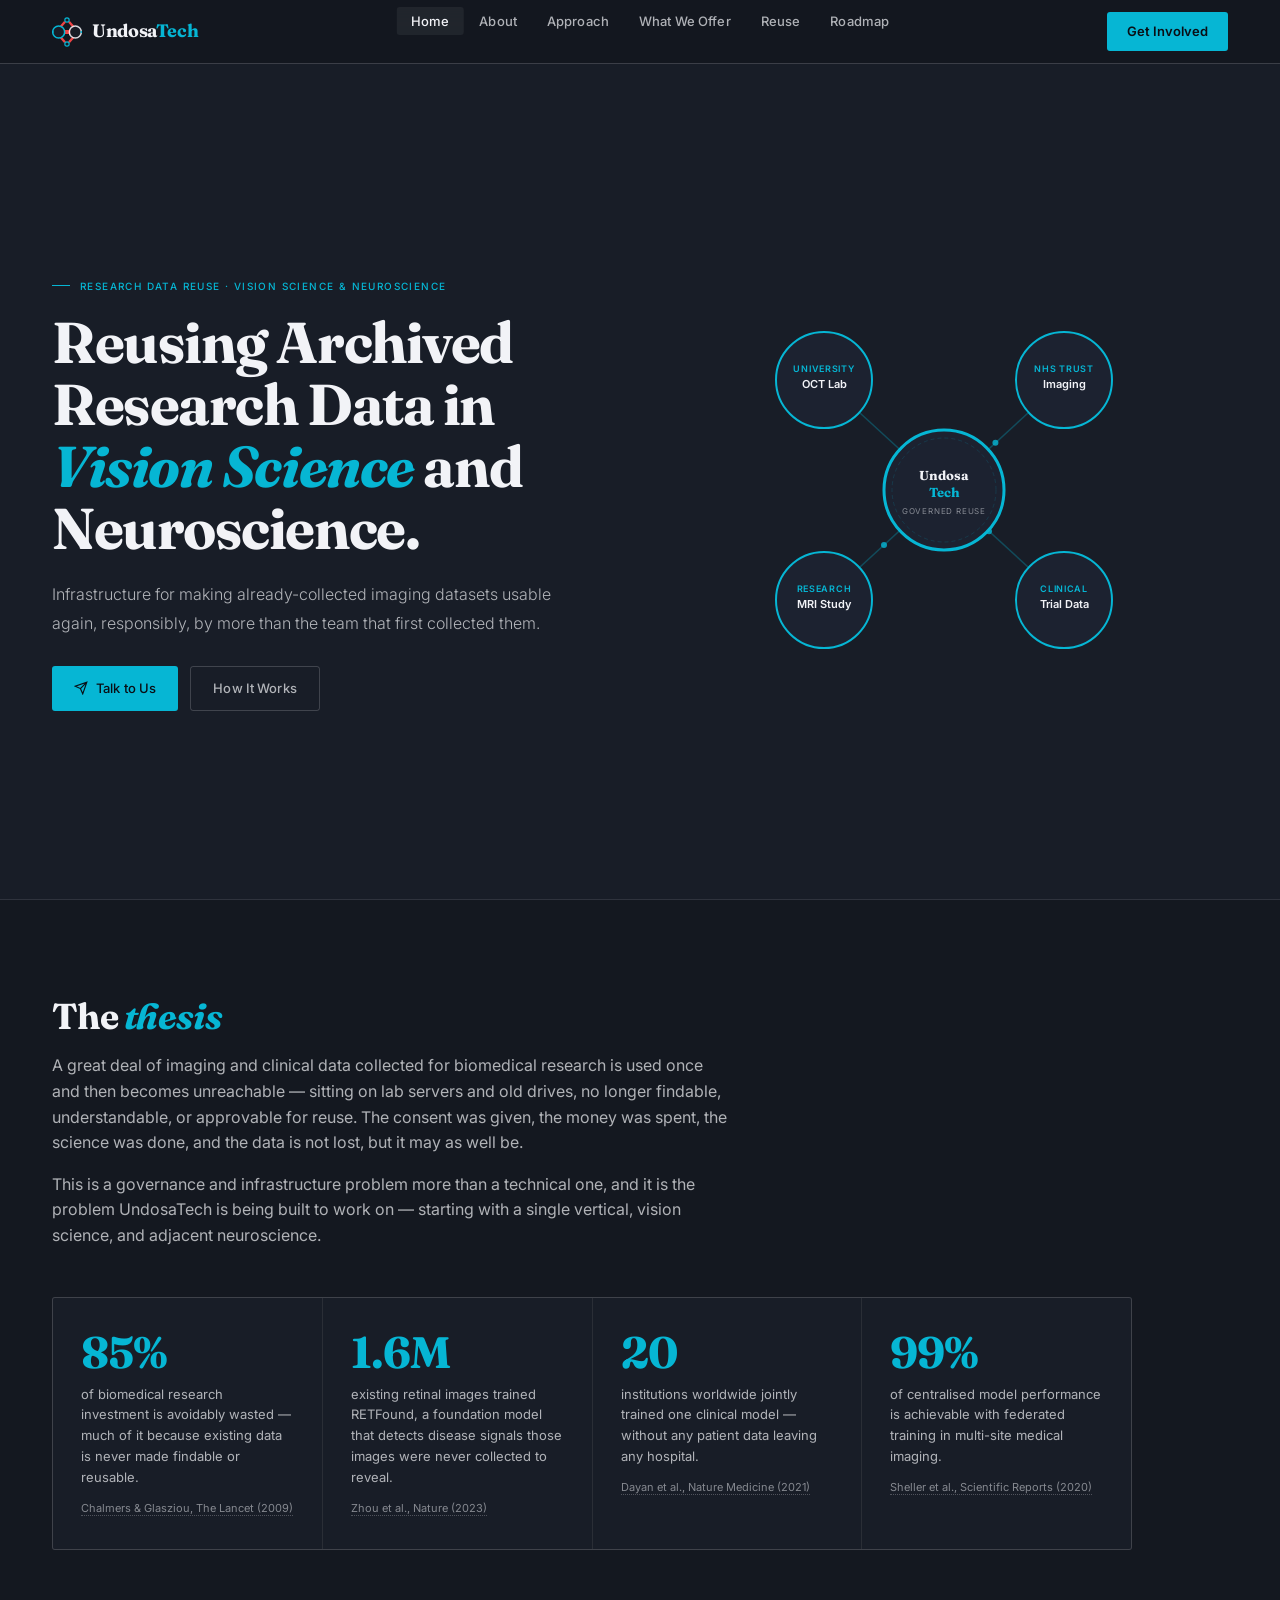
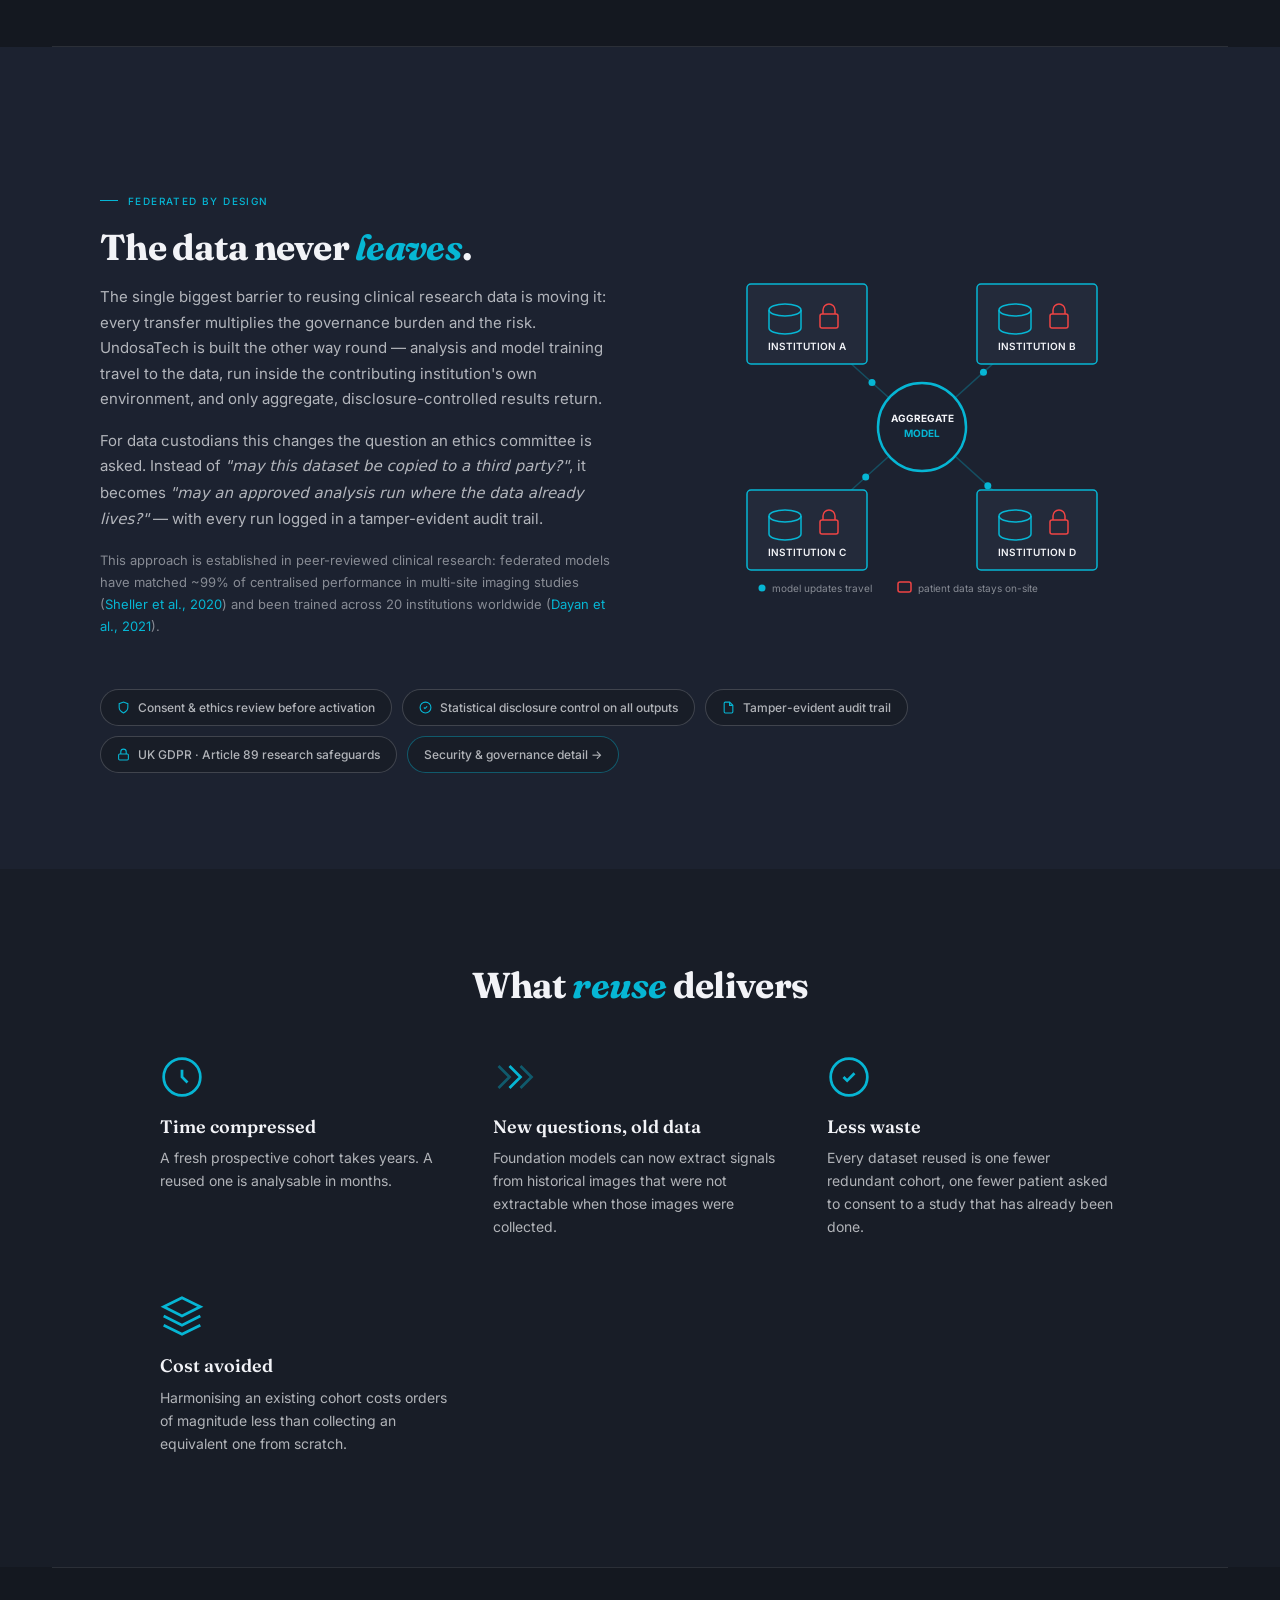
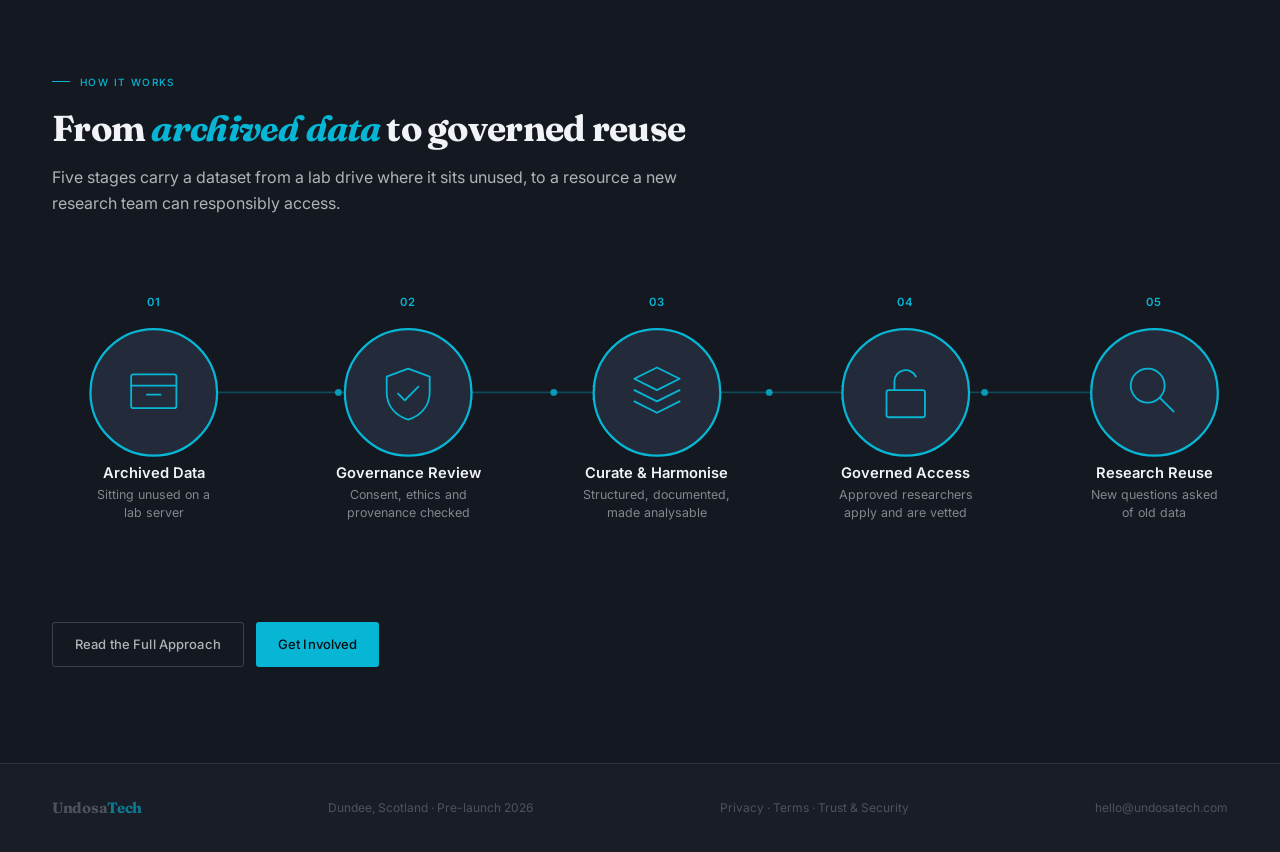
==== commit eef74c2d: "feat: What We Offer page — live platform capabilities New /what-we-offer page presenting what is bui" ====
--- a/index.html
+++ b/index.html
@@ -20,7 +20,7 @@
     <li><a href="/" class="active">Home</a></li>
     <li><a href="/about.html">About</a></li>
     <li><a href="/approach.html">Approach</a></li>
-    <li><a href="/reuse.html">Reuse</a></li>
+    <li><a href="/what-we-offer.html">What We Offer</a></li><li><a href="/reuse.html">Reuse</a></li>
     <li><a href="/roadmap.html">Roadmap</a></li>
   </ul>
   <a href="/get-involved.html" class="nav-cta">Get Involved</a>
--- a/css/style.css
+++ b/css/style.css
@@ -210,3 +210,10 @@
 /* ── LINKED SOURCES ── */
 .sources li a{color:var(--white-50);border-bottom:1px dotted var(--white-25)}
 .sources li a:hover{color:var(--accent);border-color:var(--accent)}
+
+/* ── TABLES ── */
+.tbl{width:100%;border-collapse:collapse;margin:24px 0;font-size:13px}
+.tbl th{text-align:left;padding:10px 14px;color:var(--white-50);font-weight:500;text-transform:uppercase;font-size:10px;letter-spacing:.1em;border-bottom:1px solid var(--rule-mid)}
+.tbl td{padding:12px 14px;border-bottom:1px solid var(--rule);color:var(--white-70);vertical-align:top}
+.tbl td code,.codeline{font-family:ui-monospace,SFMono-Regular,Menlo,monospace;font-size:12px;color:var(--accent);background:var(--accent-dim);padding:2px 6px;border-radius:var(--radius);word-break:break-all}
+pre.code{background:var(--bg-3);border:1px solid var(--rule);border-radius:var(--radius);padding:18px 20px;font-family:ui-monospace,SFMono-Regular,Menlo,monospace;font-size:13px;line-height:1.7;color:var(--white-90);overflow-x:auto;margin:20px 0}
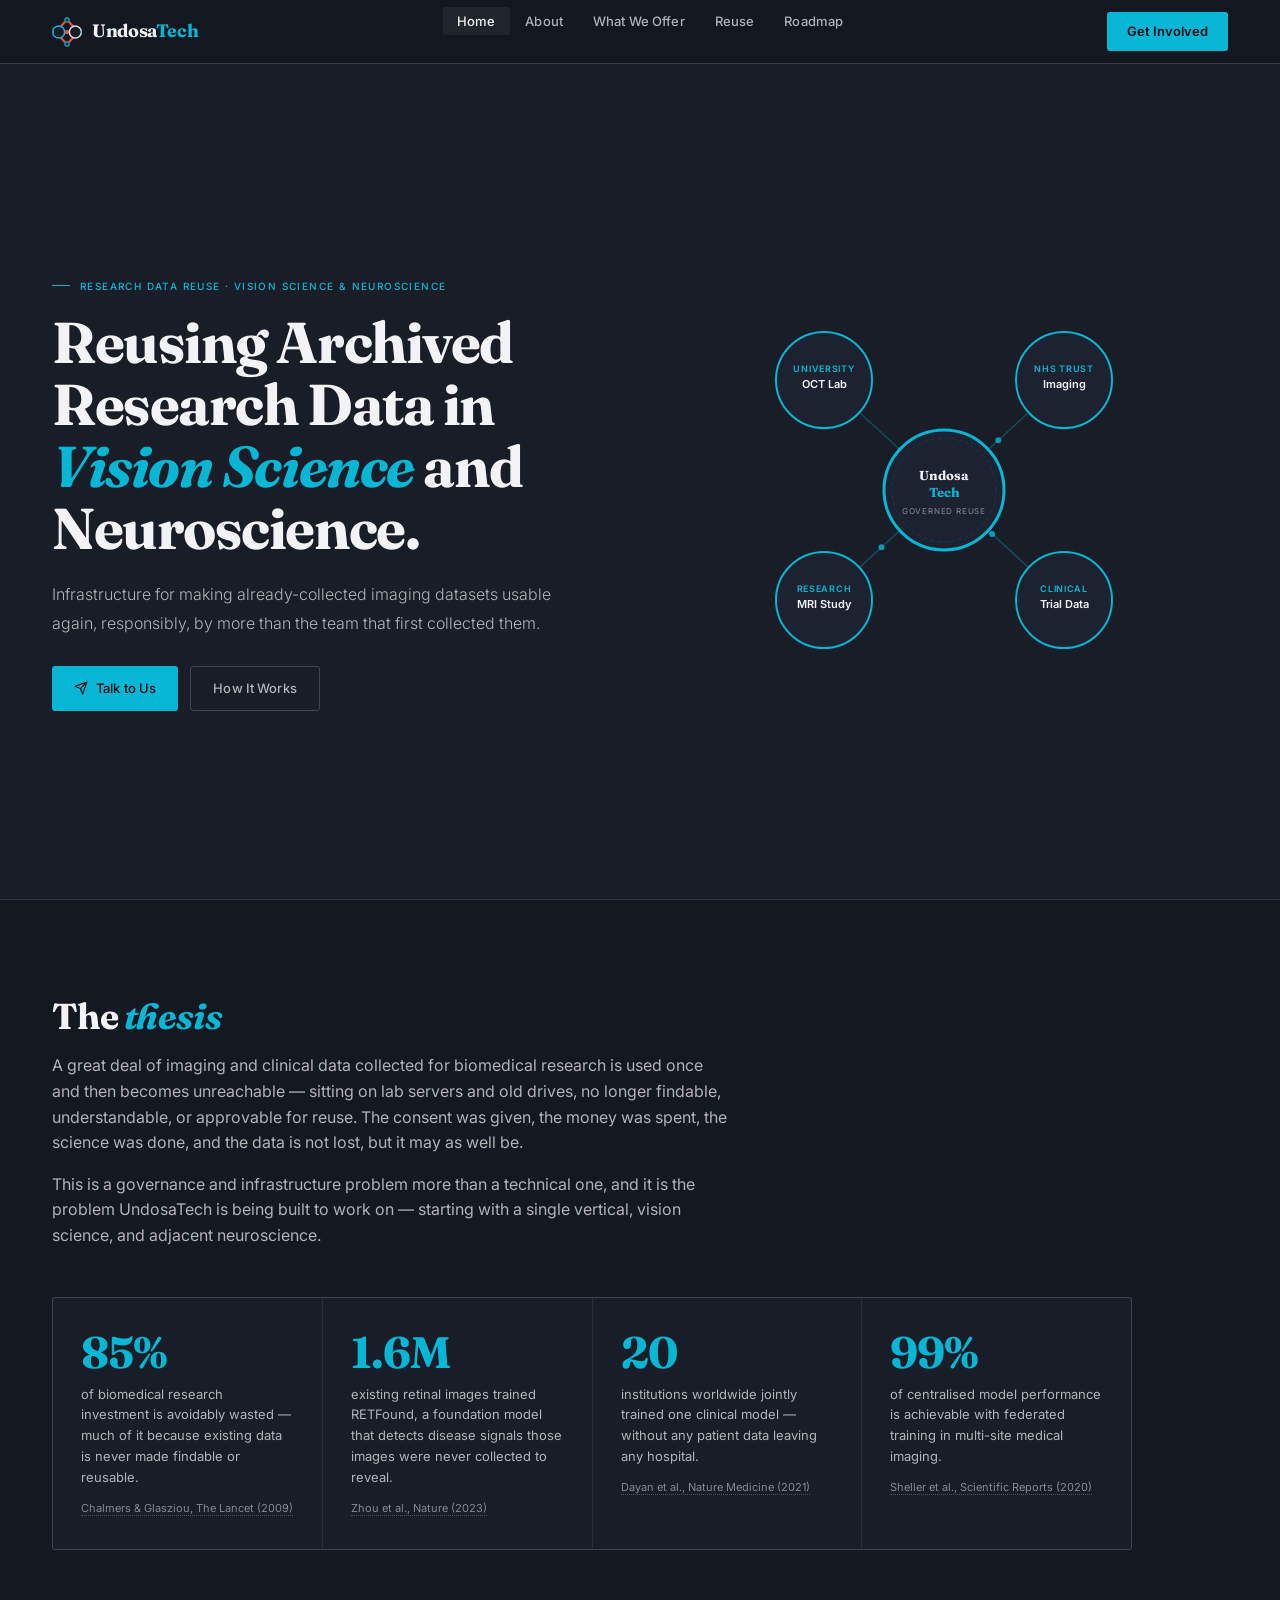
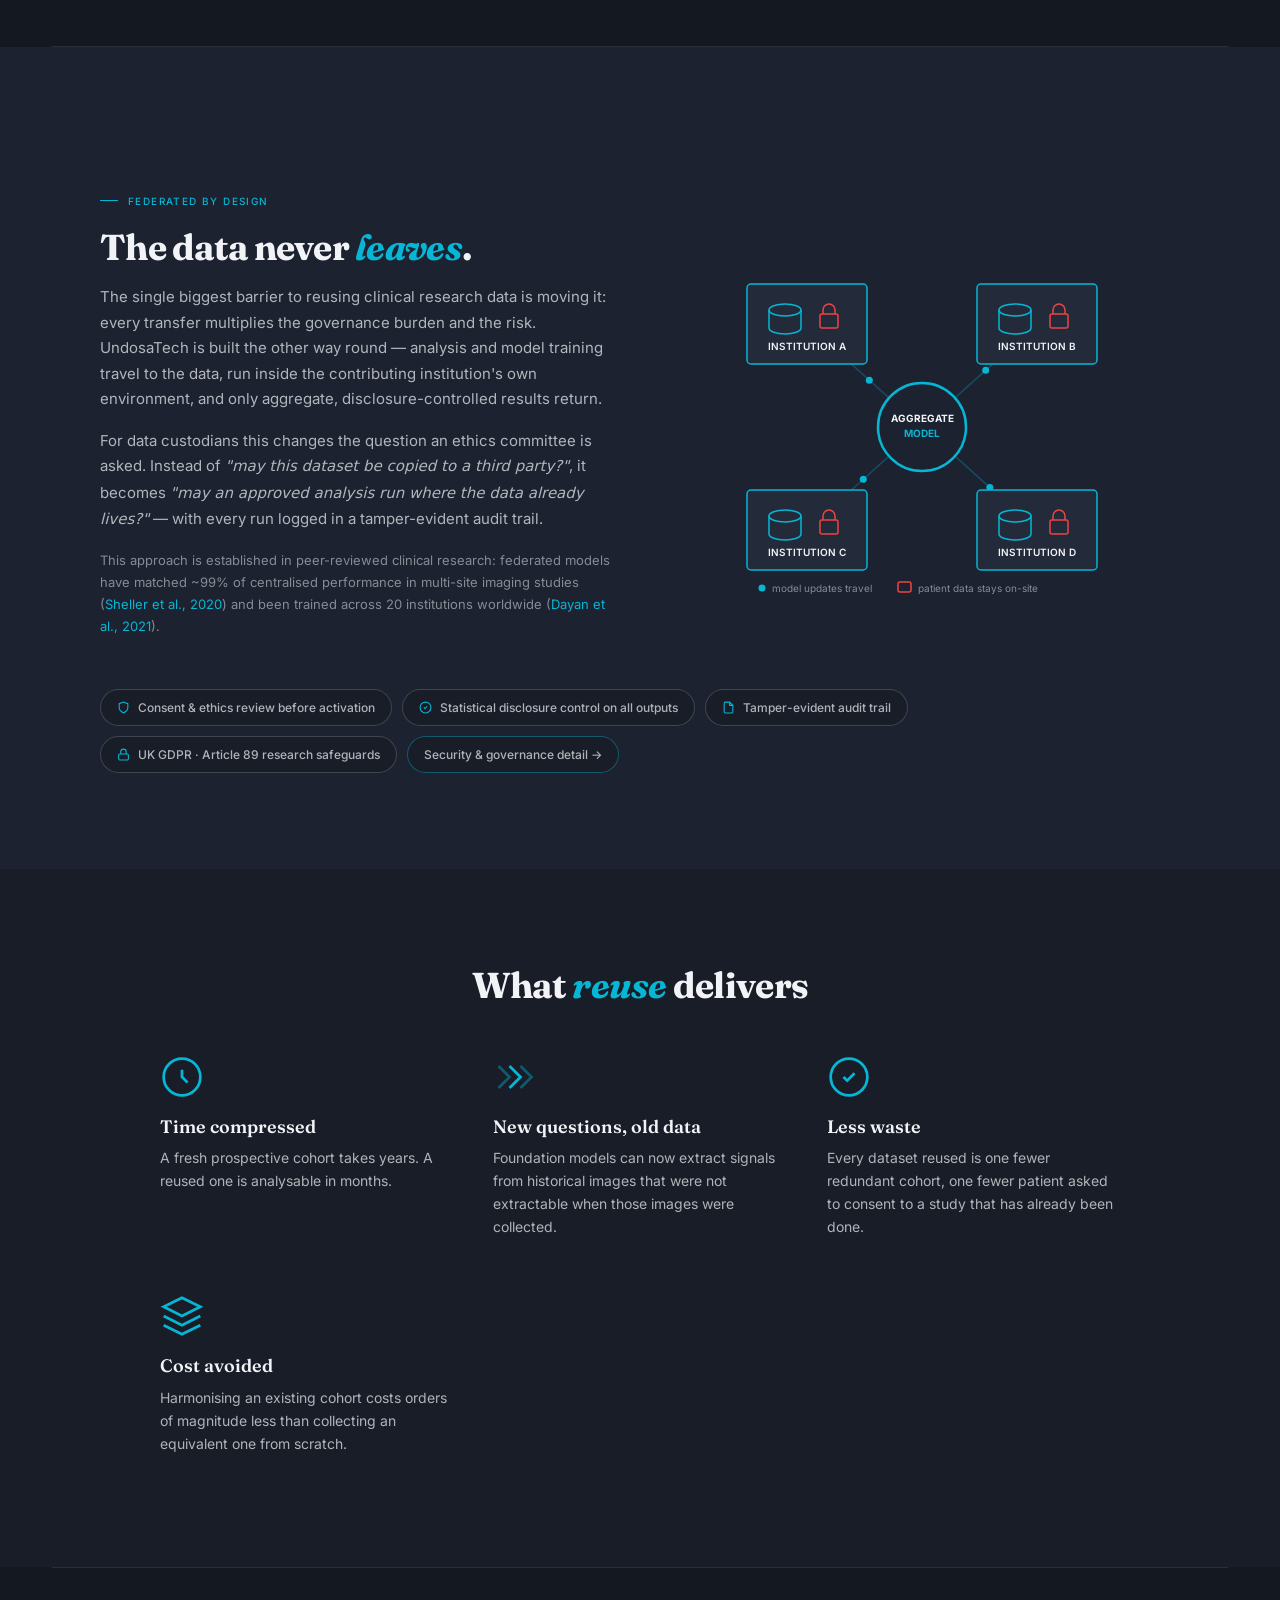
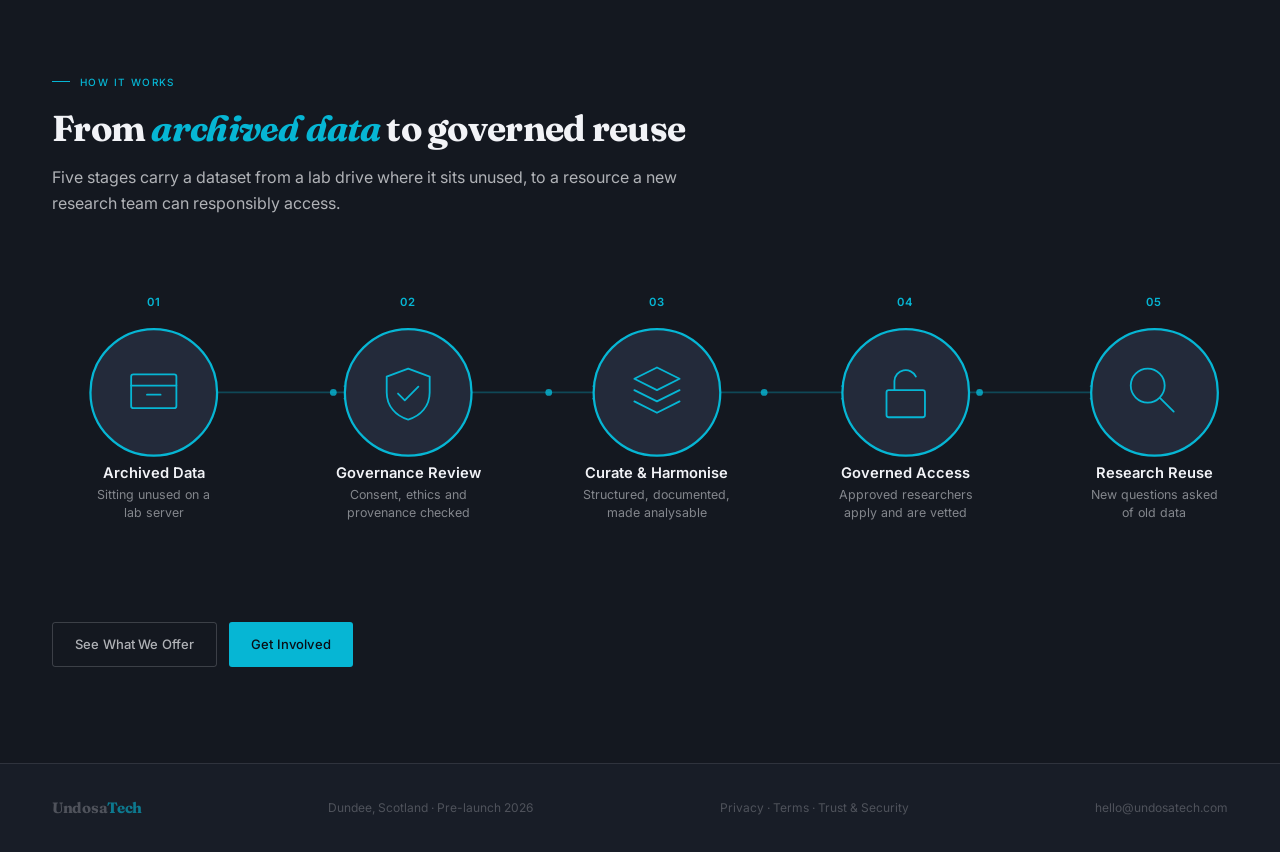
==== commit 0ec62cfc: "refactor: merge Approach into What We Offer The two pages overlapped heavily (both a flow diagram + " ====
--- a/index.html
+++ b/index.html
@@ -19,7 +19,7 @@
   <ul class="nav-links" id="nav-links">
     <li><a href="/" class="active">Home</a></li>
     <li><a href="/about.html">About</a></li>
-    <li><a href="/approach.html">Approach</a></li>
+    
     <li><a href="/what-we-offer.html">What We Offer</a></li><li><a href="/reuse.html">Reuse</a></li>
     <li><a href="/roadmap.html">Roadmap</a></li>
   </ul>
@@ -39,7 +39,7 @@
           <svg width="14" height="14" fill="none" stroke="currentColor" stroke-width="2" viewBox="0 0 24 24"><path d="M22 2L11 13M22 2L15 22l-4-9-9-4 20-7z"/></svg>
           Talk to Us
         </a>
-        <a href="/approach.html" class="btn btn-ghost">How It Works</a>
+        <a href="/what-we-offer.html" class="btn btn-ghost">How It Works</a>
       </div>
     </div>
     <div class="hero-visual">
@@ -316,7 +316,7 @@
       </svg>
     </div>
     <div style="margin-top:40px;display:flex;gap:12px;flex-wrap:wrap">
-      <a href="/approach.html" class="btn btn-ghost">Read the Full Approach</a>
+      <a href="/what-we-offer.html" class="btn btn-ghost">See What We Offer</a>
       <a href="/get-involved.html" class="btn btn-accent">Get Involved</a>
     </div>
   </section>
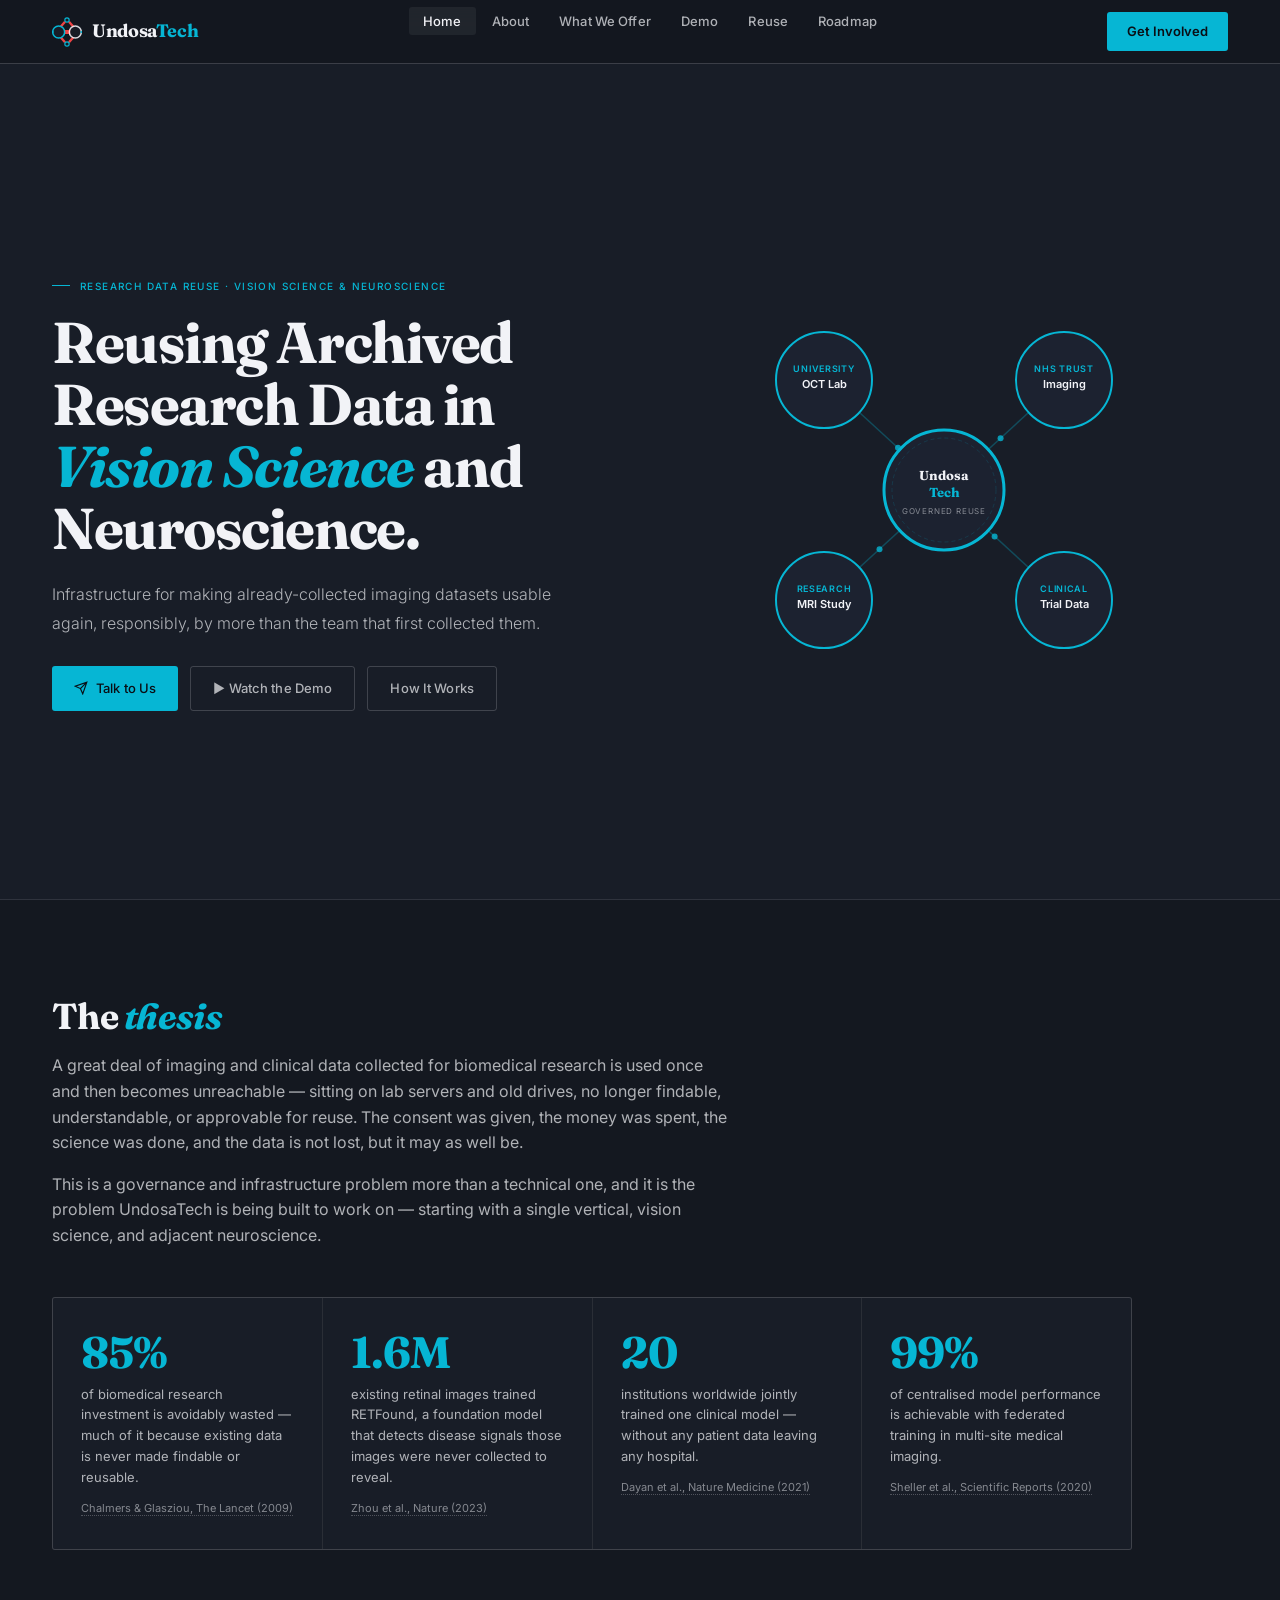
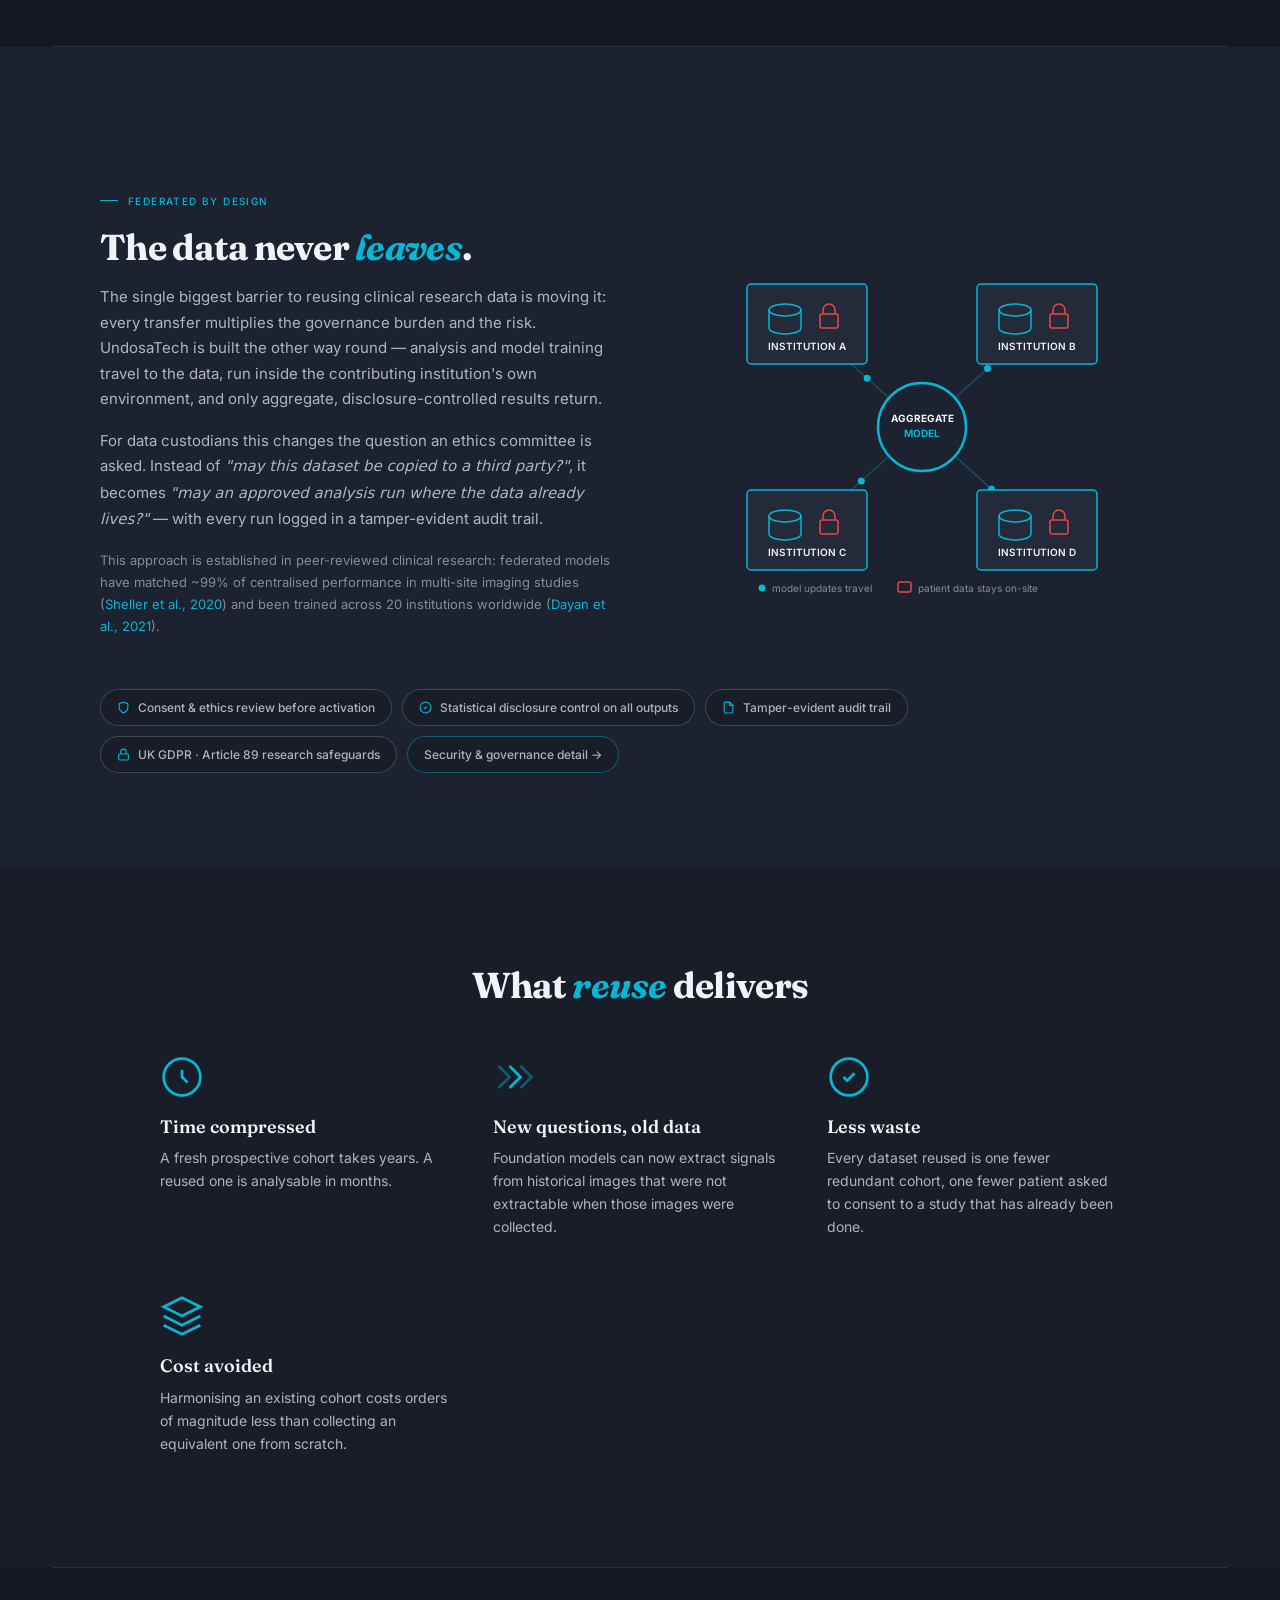
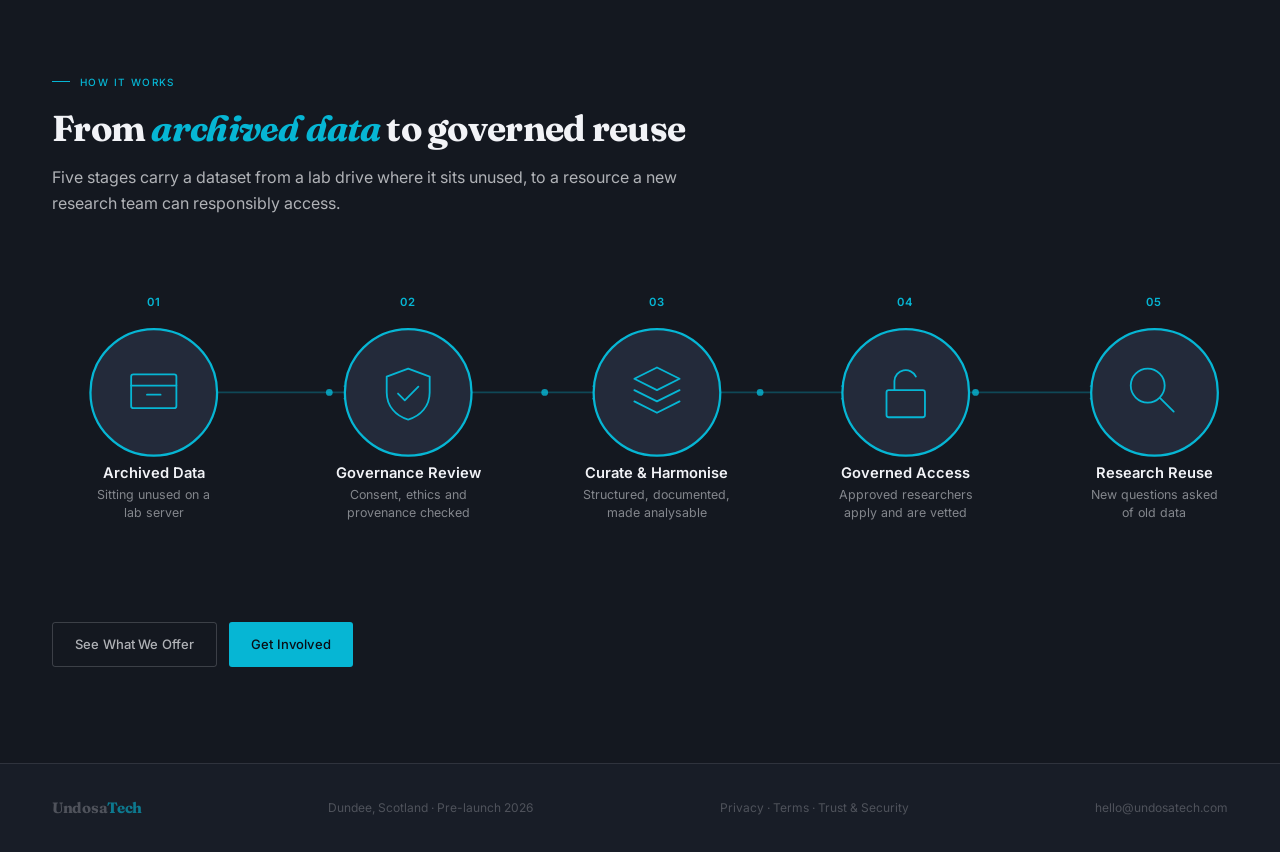
==== commit 47b823a6: "feat: Demo in nav + animated walkthrough page + link to live portal demo" ====
--- a/index.html
+++ b/index.html
@@ -20,7 +20,7 @@
     <li><a href="/" class="active">Home</a></li>
     <li><a href="/about.html">About</a></li>
     
-    <li><a href="/what-we-offer.html">What We Offer</a></li><li><a href="/reuse.html">Reuse</a></li>
+    <li><a href="/what-we-offer.html">What We Offer</a></li><li><a href="/demo.html">Demo</a></li><li><a href="/reuse.html">Reuse</a></li>
     <li><a href="/roadmap.html">Roadmap</a></li>
   </ul>
   <a href="/get-involved.html" class="nav-cta">Get Involved</a>
@@ -39,6 +39,7 @@
           <svg width="14" height="14" fill="none" stroke="currentColor" stroke-width="2" viewBox="0 0 24 24"><path d="M22 2L11 13M22 2L15 22l-4-9-9-4 20-7z"/></svg>
           Talk to Us
         </a>
+        <a href="/demo.html" class="btn btn-ghost">▶ Watch the Demo</a>
         <a href="/what-we-offer.html" class="btn btn-ghost">How It Works</a>
       </div>
     </div>
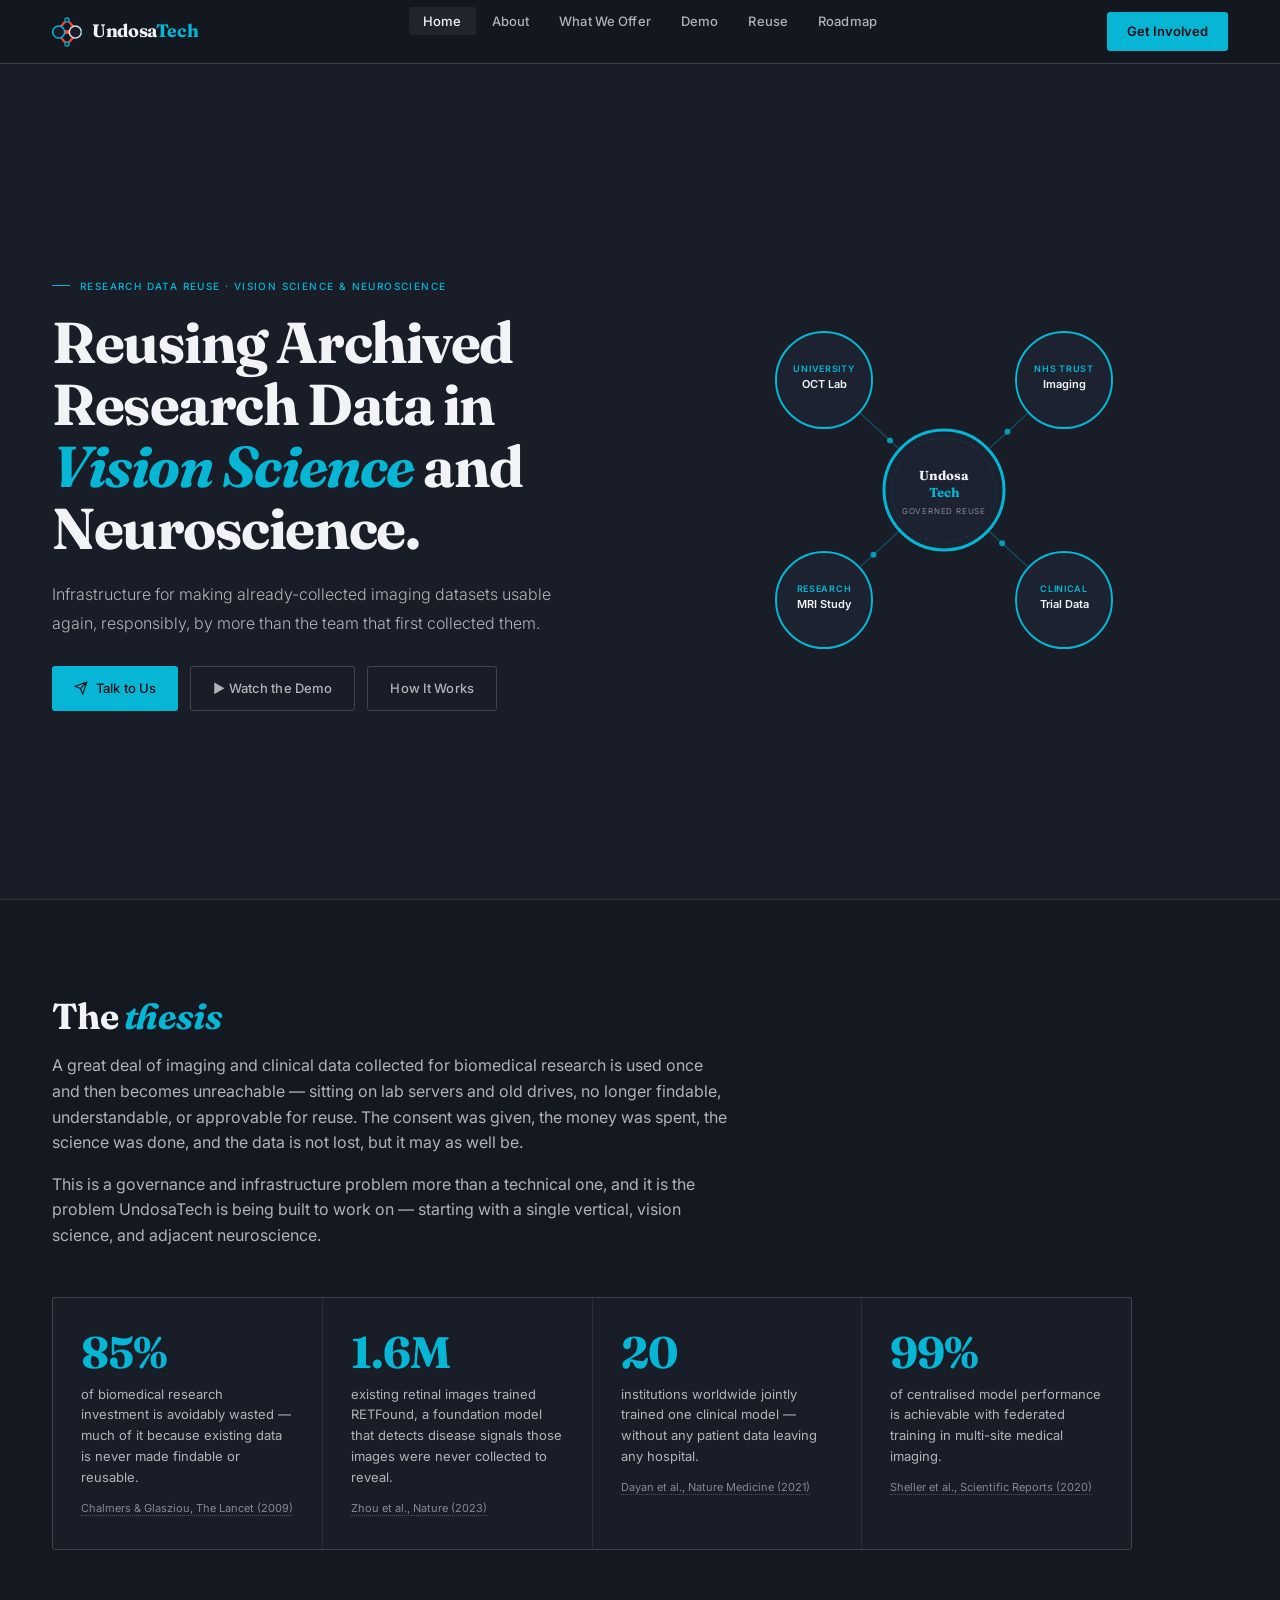
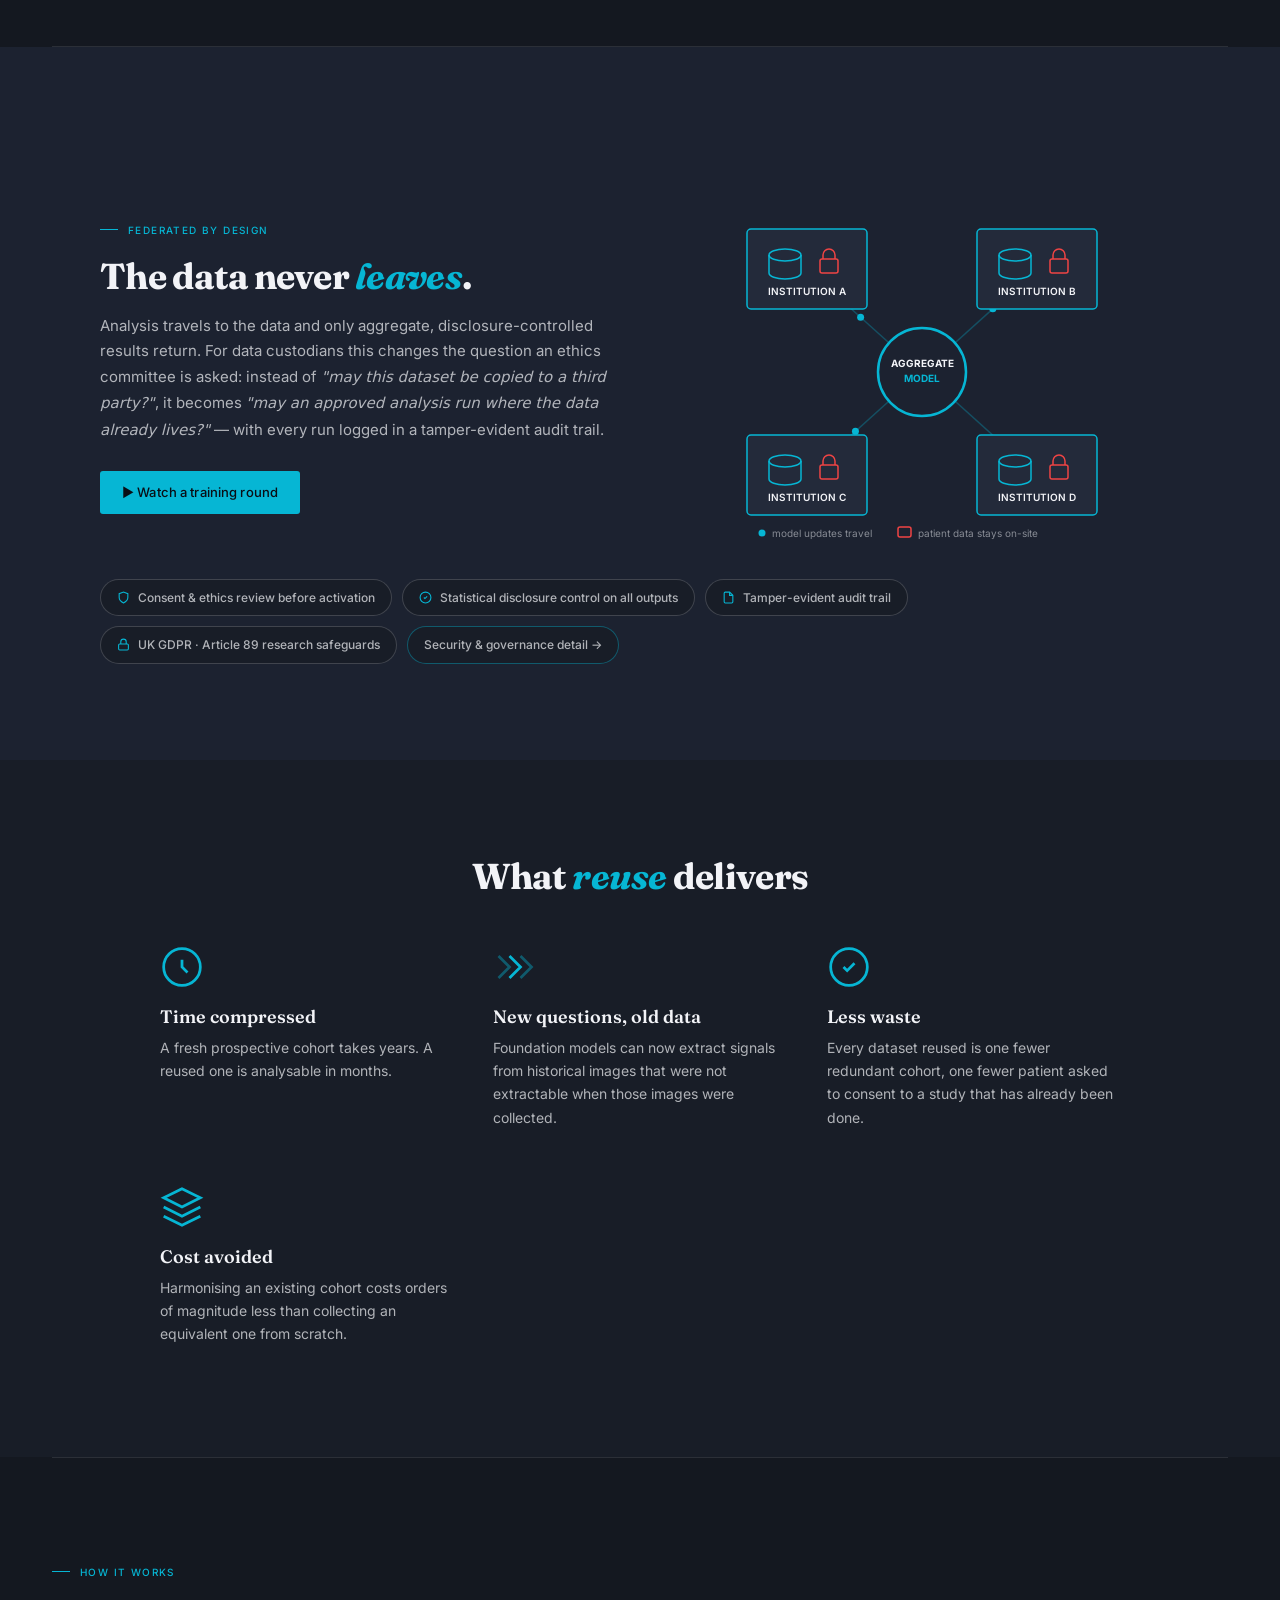
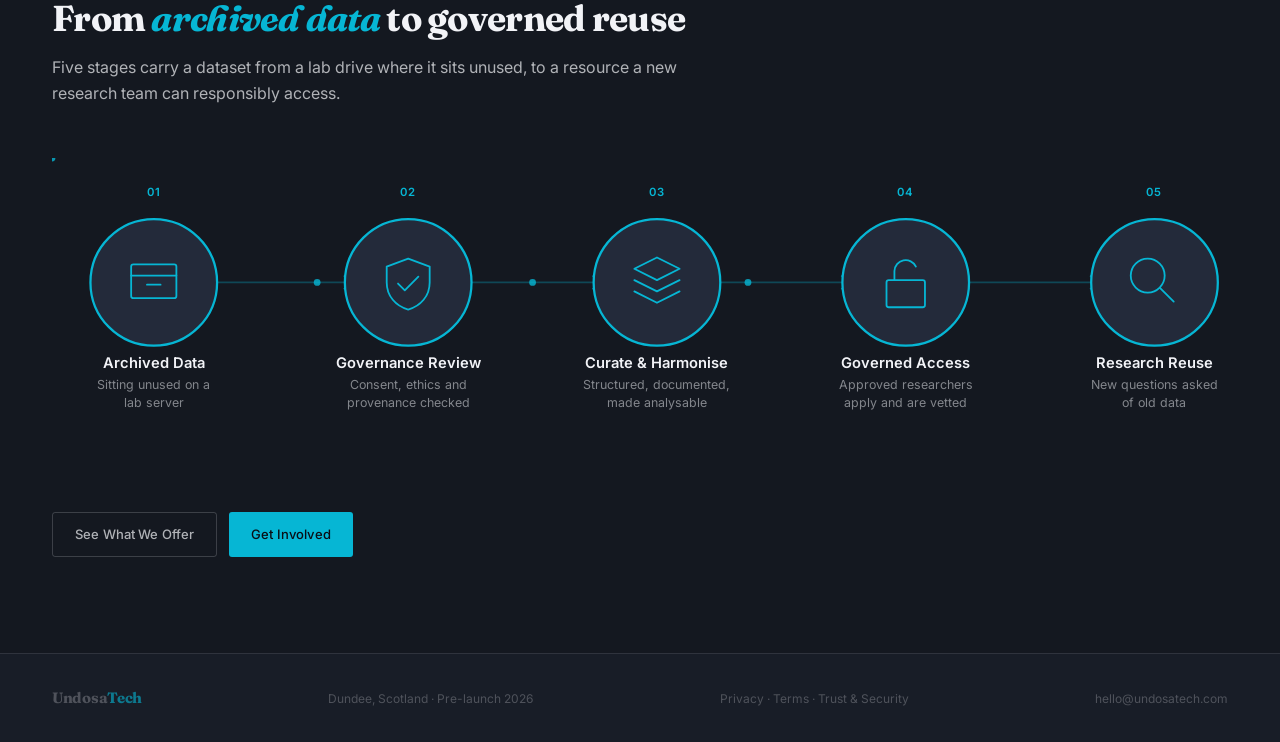
==== commit ec58c76d: "refactor: trim homepage federated section — demo page now carries the walkthrough" ====
--- a/index.html
+++ b/index.html
@@ -121,9 +121,8 @@
         <div class="feat-text">
           <div class="label">Federated by Design</div>
           <h2>The data never <em>leaves</em>.</h2>
-          <p>The single biggest barrier to reusing clinical research data is moving it: every transfer multiplies the governance burden and the risk. UndosaTech is built the other way round — analysis and model training travel to the data, run inside the contributing institution's own environment, and only aggregate, disclosure-controlled results return.</p>
-          <p>For data custodians this changes the question an ethics committee is asked. Instead of <em>"may this dataset be copied to a third party?"</em>, it becomes <em>"may an approved analysis run where the data already lives?"</em> — with every run logged in a tamper-evident audit trail.</p>
-          <p style="font-size:13px;color:var(--white-50)">This approach is established in peer-reviewed clinical research: federated models have matched ~99% of centralised performance in multi-site imaging studies (<a href="https://doi.org/10.1038/s41598-020-69250-1" rel="noopener">Sheller et al., 2020</a>) and been trained across 20 institutions worldwide (<a href="https://doi.org/10.1038/s41591-021-01506-3" rel="noopener">Dayan et al., 2021</a>).</p>
+          <p>Analysis travels to the data and only aggregate, disclosure-controlled results return. For data custodians this changes the question an ethics committee is asked: instead of <em>"may this dataset be copied to a third party?"</em>, it becomes <em>"may an approved analysis run where the data already lives?"</em> — with every run logged in a tamper-evident audit trail.</p>
+          <a href="/demo.html" class="btn btn-accent" style="margin-top:12px">▶ Watch a training round</a>
         </div>
         <div class="feat-visual">
           <svg width="440" height="360" viewBox="0 0 440 360" fill="none" xmlns="http://www.w3.org/2000/svg" role="img" aria-label="Federated learning: data stays at each institution, only model updates travel">
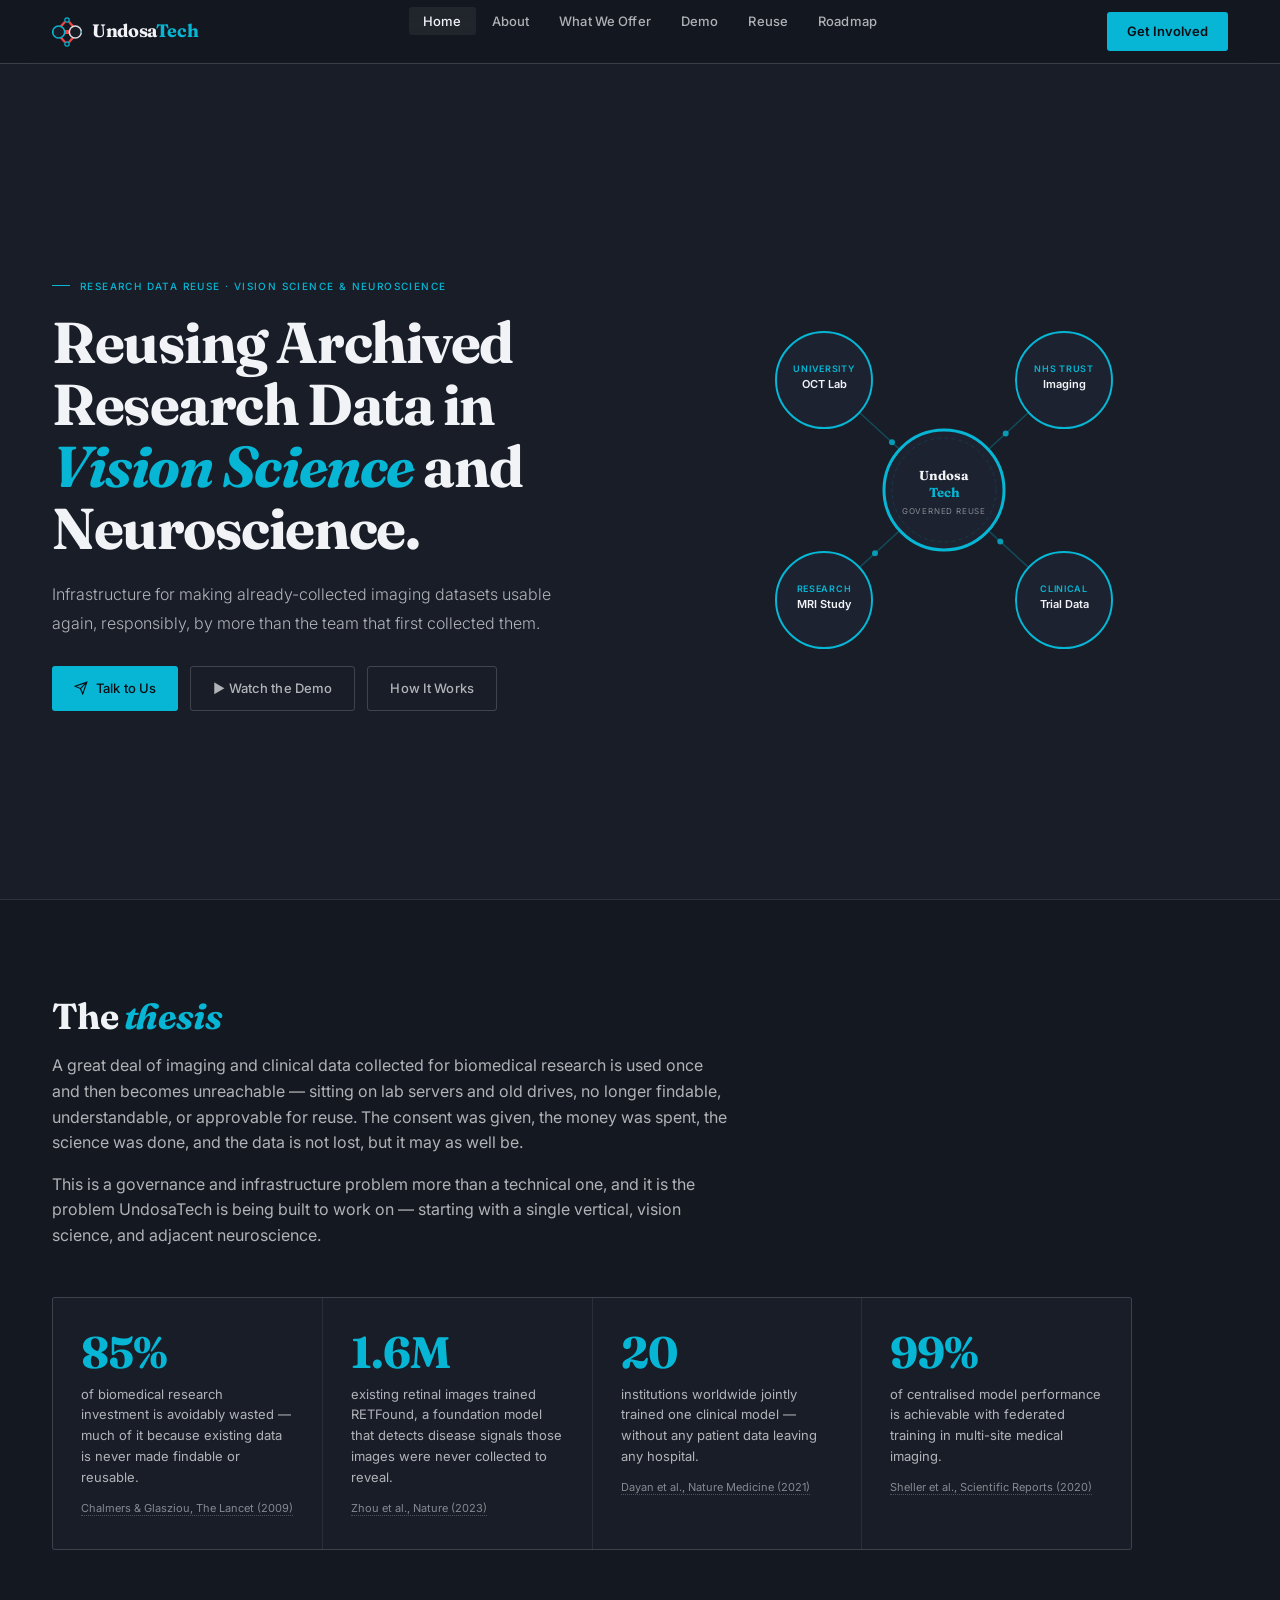
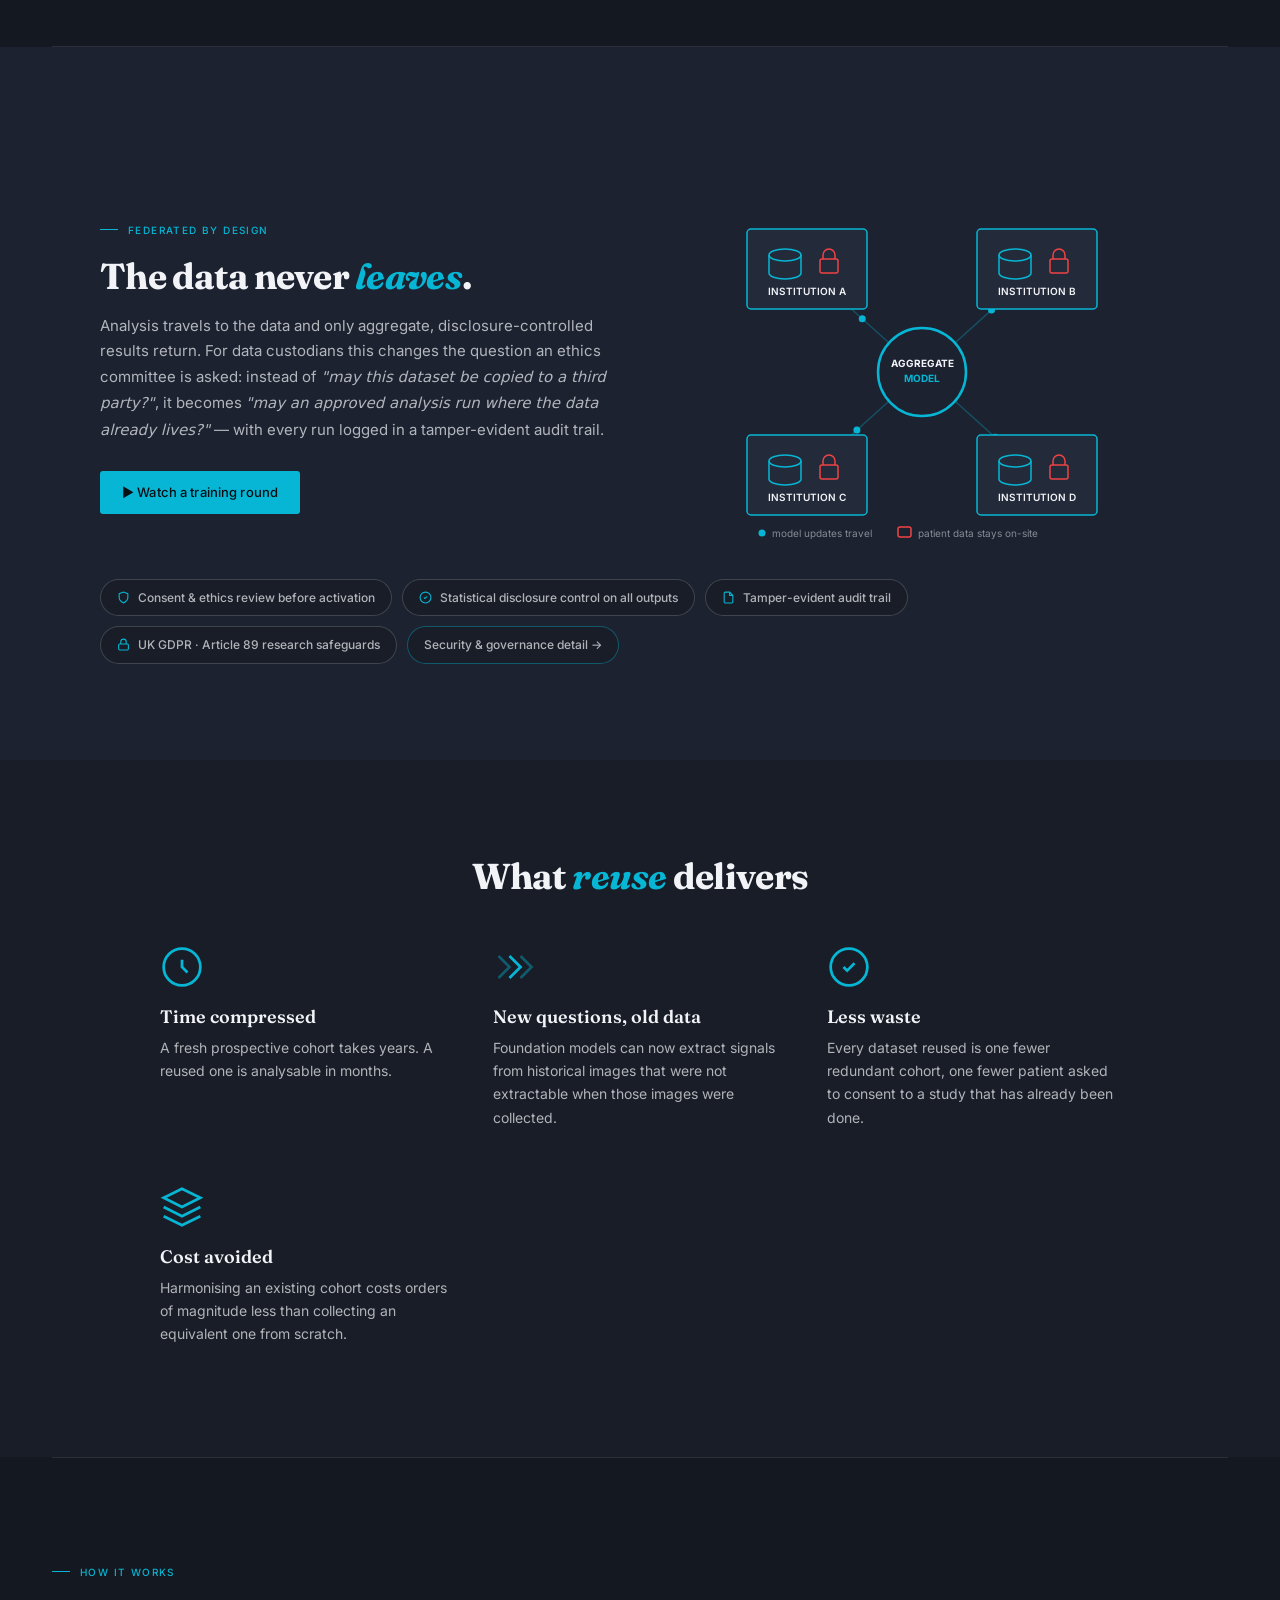
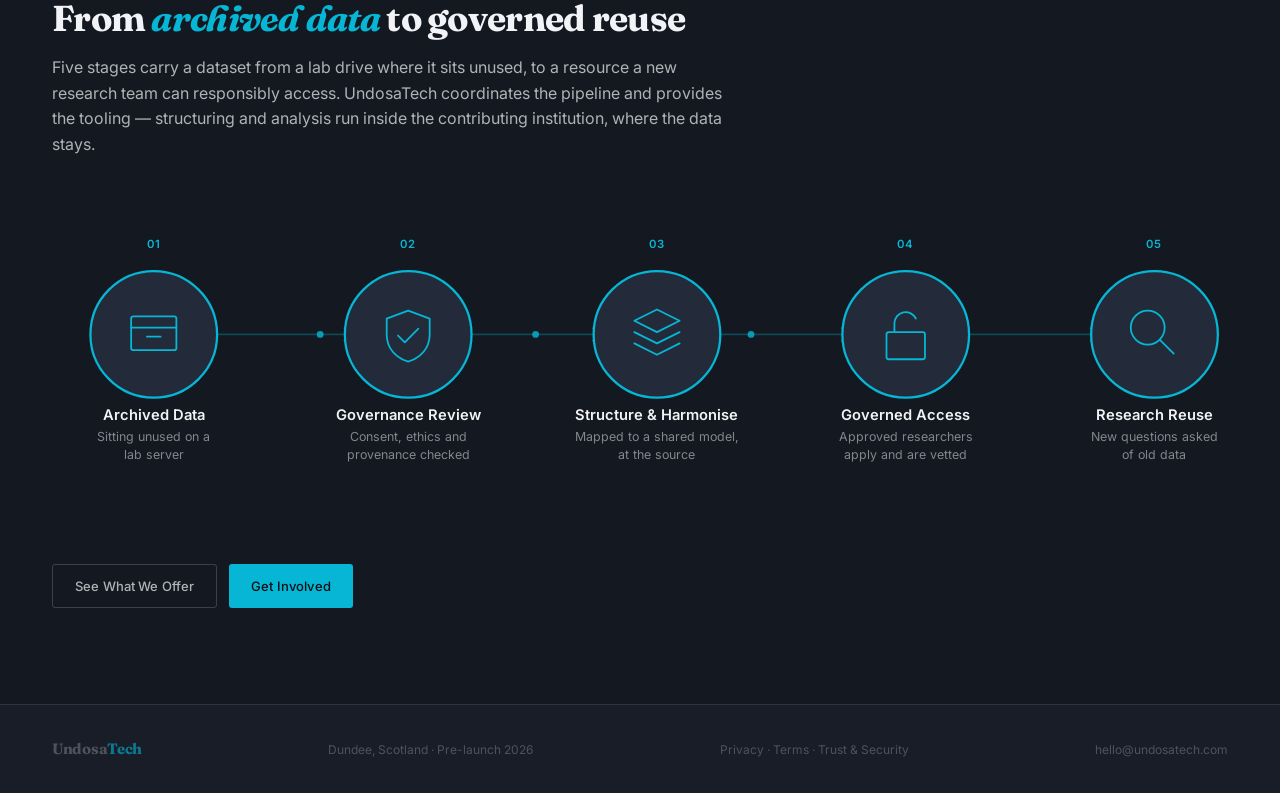
==== commit 75c73b57: "fix: relabel flow step 3 (Curate→Structure & Harmonise) — platform coordinates, institution holds an" ====
--- a/index.html
+++ b/index.html
@@ -227,7 +227,7 @@
     <div class="section-narrow">
       <div class="label">How It Works</div>
       <h2>From <em>archived data</em> to governed reuse</h2>
-      <p style="color:var(--white-70)">Five stages carry a dataset from a lab drive where it sits unused, to a resource a new research team can responsibly access.</p>
+      <p style="color:var(--white-70)">Five stages carry a dataset from a lab drive where it sits unused, to a resource a new research team can responsibly access. UndosaTech coordinates the pipeline and provides the tooling — structuring and analysis run inside the contributing institution, where the data stays.</p>
     </div>
     <div class="diagram-wrapper">
       <svg viewBox="0 0 1040 260" fill="none" xmlns="http://www.w3.org/2000/svg">
@@ -283,9 +283,9 @@
             <path d="M515 108l20 10 20-10"/>
             <path d="M515 118l20 10 20-10"/>
           </g>
-          <text x="535" y="186" text-anchor="middle" fill="#f2f3f7" font-size="13" font-weight="600">Curate & Harmonise</text>
-          <text x="535" y="204" text-anchor="middle" fill="rgba(242,243,247,.5)" font-size="11">Structured, documented,</text>
-          <text x="535" y="220" text-anchor="middle" fill="rgba(242,243,247,.5)" font-size="11">made analysable</text>
+          <text x="535" y="186" text-anchor="middle" fill="#f2f3f7" font-size="13" font-weight="600">Structure & Harmonise</text>
+          <text x="535" y="204" text-anchor="middle" fill="rgba(242,243,247,.5)" font-size="11">Mapped to a shared model,</text>
+          <text x="535" y="220" text-anchor="middle" fill="rgba(242,243,247,.5)" font-size="11">at the source</text>
         </g>
 
         <!-- Step 4: Governed Access -->
